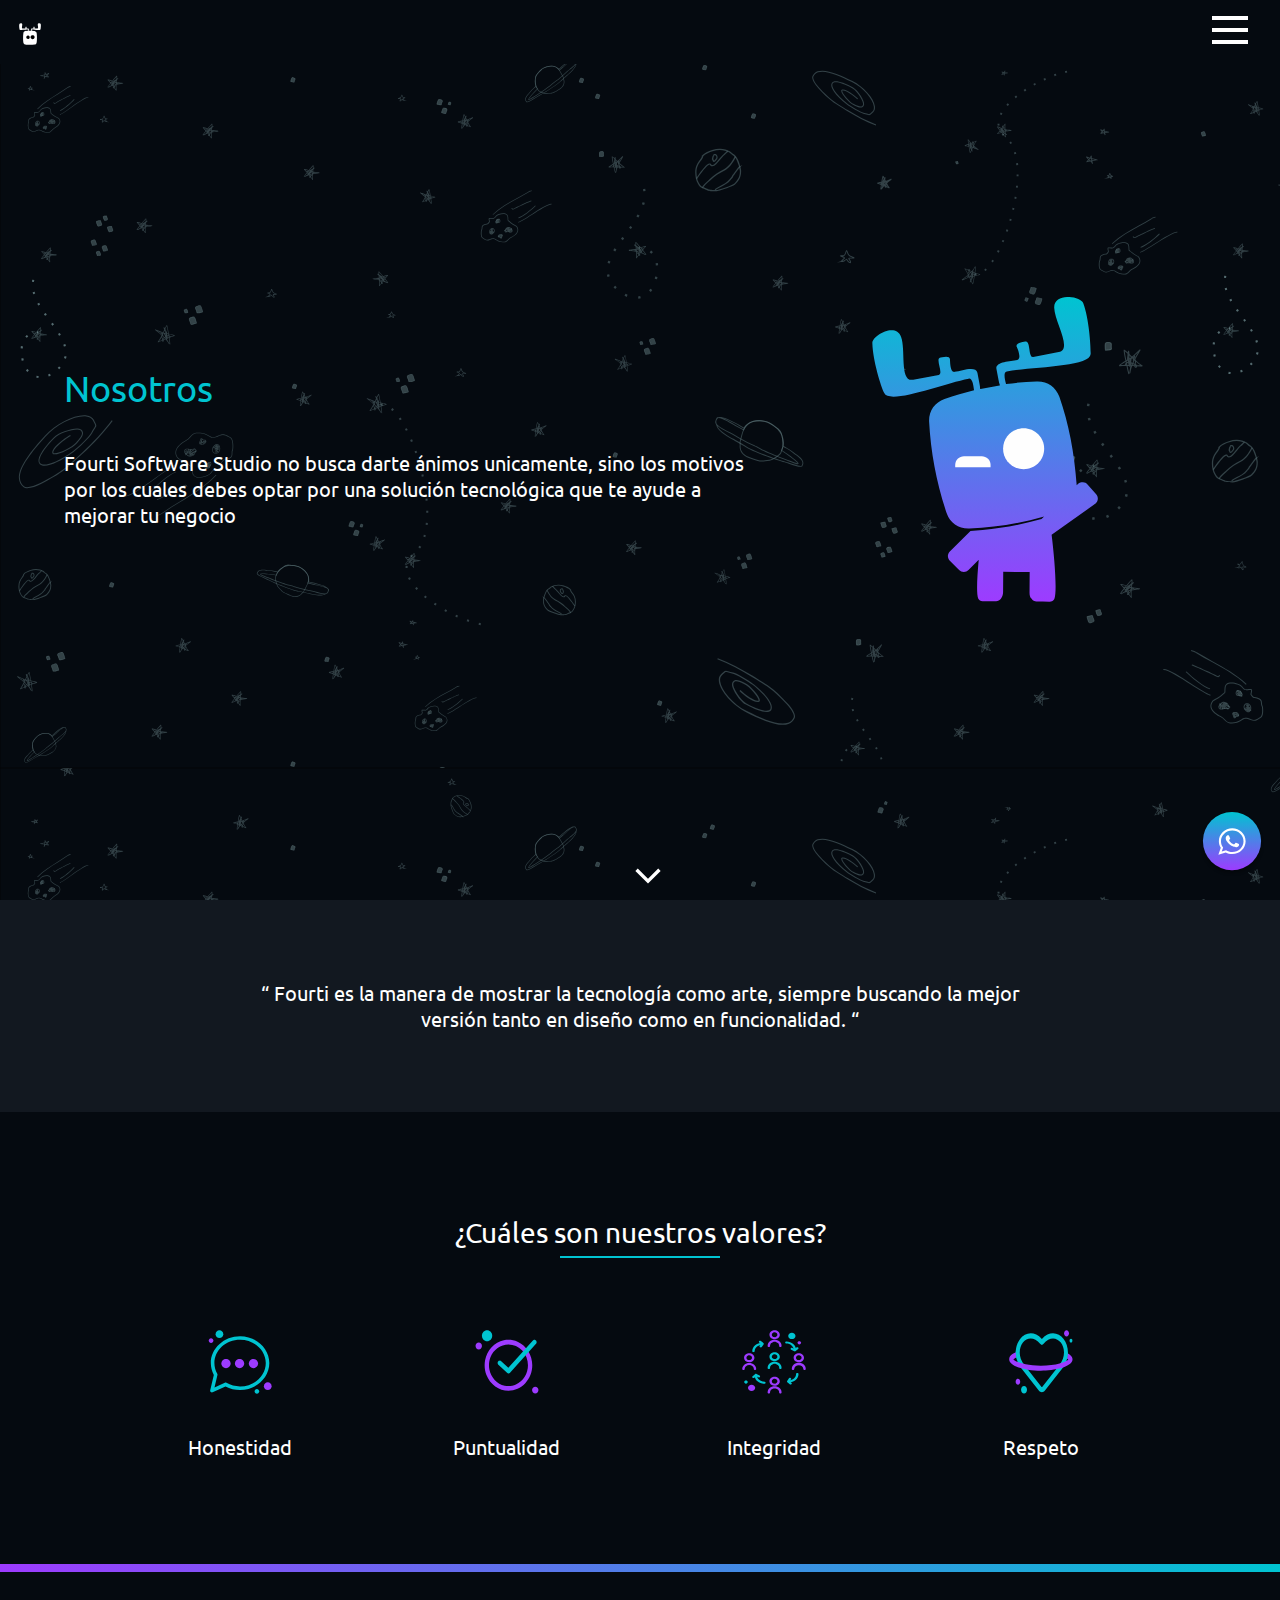
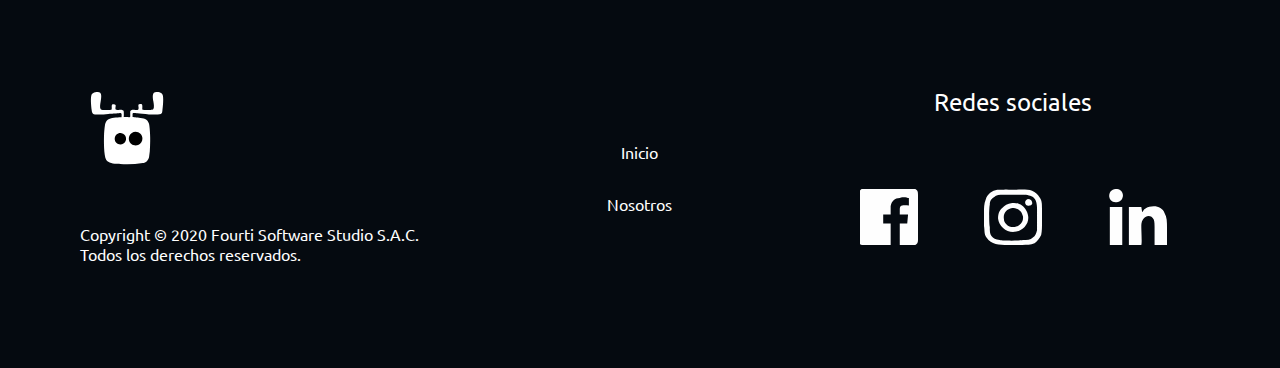
==== Nosotros/index.html @ 76602caa "se agrego enlace a  facebook" ====
<!DOCTYPE html><html lang="es"><head><title>Fourti</title><meta charset="utf-8"><meta name="viewport" content="initial-scale=1.0, width=device-width"><meta property="og:title" content="Fourti"><meta property="og:description" content="Somos el espacio que conecta a las personas con la tecnología."><link rel="icon" href="../assets/img/page-image.ico"><link href="https://fonts.googleapis.com/css2?family=Ubuntu:wght@400;500&display=swap" rel="stylesheet"><link rel="stylesheet" href="../assets/css/styles.css"></head><body><header><div class="header"><div class="header-container"><div class="logo"><a class="logo__link" href="../index.html"><img class="logo__image" src="../assets/img/icono.svg" alt=""></a></div><div class="menu"><div class="toggle__menu" id="toggle__menu"><nav class="line__up"></nav><nav class="line__middle"></nav><nav class="line__down"></nav></div><nav class="main-menu" id="main__menu"><ul class="main-menu__container"><li class="main-menu__item"><a class="main-menu__link" href="../index.html">Inicio</a></li><li class="main-menu__item"><a class="main-menu__link" href="index.html">Nosotros</a></li></ul></nav></div></div></div></header><main><section class="color__oscuro first__section--line--a"><div class="first__section--aternate"><div class="first__section__information"> <h1 class="first__section__title">Nosotros </h1><img class="first__section__image" src="../assets/img/Draco-saludando.svg" alt=""><p class="first__section__paragraph">Fourti Software Studio no busca darte ánimos unicamente, sino los motivos por los cuales debes optar por una solución tecnológica que te ayude a mejorar tu negocio</p><div class="mover" id="mover"></div><a href="#mover"><img class="first__section__arrow" src="../assets/img/arrow__down.svg" alt=""></a></div></div></section><section class="color__claro"><div class="second__section l-section-footer"><p class="second__section__sentence">“ Fourti es la manera de mostrar la tecnología como arte, siempre buscando la mejor versión tanto en diseño como en funcionalidad. “</p></div></section><section class="color__oscuro"><div class="third__section l-section-footer"><div class="padding-section"><h2 class="third__section__title">¿Cuáles son nuestros valores?</h2><div class="third__section__cards-alter"><div class="card__min"><img class="card__min__image" src="../assets/img/i-d-honestidad.svg" alt="imagen referente"/><p class="card__min__description">Honestidad</p></div><div class="card__min"><img class="card__min__image" src="../assets/img/i-d-puntualidad.svg" alt="imagen referente"/><p class="card__min__description">Puntualidad</p></div><div class="card__min"><img class="card__min__image" src="../assets/img/i-d-integridad.svg" alt="imagen referente"/><p class="card__min__description">Integridad</p></div><div class="card__min"><img class="card__min__image" src="../assets/img/i-d-respeto.svg" alt="imagen referente"/><p class="card__min__description">Respeto</p></div></div></div></div></section><footer class="footer l-section-footer color__oscuro"><img class="footer__logo" src="../assets/img/icono.svg" alt="logo de fourti"><nav class="menu__footer"><ul><li class="main-menu__item"><a class="main-menu__link" href="../index.html">Inicio</a></li><li class="main-menu__item"><a class="main-menu__link" href="index.html">Nosotros</a></li></ul></nav><nav class="menu__redes-sociales"><h3 class="menu__redes-sociales__title">Redes sociales</h3><ul class="menu__redes-sociales__container"><li class="menu__redes-sociales__item"><a href="https://www.facebook.com/fourtisoftwarestudio/" target="_blank"><img class="menu__redes-sociales__image" src="../assets/img/facebook.svg" alt="logo de facebook"></a></li><li class="menu__redes-sociales__item"><a href="https://instagram.com/fourtisoftwarestudio?igshid=1g0s3jp7ri6vh" target="_blank"><img class="menu__redes-sociales__image" src="../assets/img/instagram.svg" alt="logo de instagram"></a></li><li class="menu__redes-sociales__item"><a href="" target="_blank"><img class="menu__redes-sociales__image" src="../assets/img/linkedin.svg" alt="logo de linkedin"></a></li></ul></nav><div class="footer__copyright"><img class="footer__copyright__image" src="../assets/img/icono.svg" alt=""><p class="footer__copyright__paragraph">Copyright © 2020 Fourti Software Studio S.A.C. Todos los derechos reservados.</p></div></footer></main><span class="whatsapp"><a class="whatsapp__link" href="https://wa.me/51934520633?text=%22Hola,%20¿Me%20pueden%20brindar%20más%20información%20sobre%20los%20sitios%20web?%22" target="_blank"><img class="whatsapp__image" src="../assets/img/icono-whatsapp.svg" alt=""></a></span></body><script src="../assets/js/index.js"> </script></html>
---- assets/css/styles.css ----
.card__min__description,.fifth__section__link,.fifth__section__paragraph,.fifth__section__title,.first__section--aternate .first__section__information,.first__section--aternate .first__section__title,.first__section__link,.first__section__title,.footer__copyright__paragraph,.quarter__section__title,.second__section__paragraph,.second__section__title,.third__section__title{text-align:center;color:white}.toggle__menu{width:2.25rem;margin-right:1rem;position:absolute;top:1rem;right:0}@media screen and (min-width:640px){.toggle__menu{margin-right:2rem}}.line__down,.line__middle,.line__up{width:100%;height:.25rem;background-color:white;-webkit-animation-duration:1s;animation-duration:1s;-webkit-animation-fill-mode:forwards;animation-fill-mode:forwards}.line__middle,.line__up{margin-bottom:.5rem}.animation--revers .line__up{-webkit-animation-name:line__up__animation--re;animation-name:line__up__animation--re}@-webkit-keyframes line__up__animation--re{0%{-webkit-transform:translate3d(0, 0.75rem, 0) rotate3d(0, 0, 1, 45deg);transform:translate3d(0, 0.75rem, 0) rotate3d(0, 0, 1, 45deg)}to{-webkit-transform:translate3d(0, 0, 0) rotate3d(0, 0, 0, 45deg);transform:translate3d(0, 0, 0) rotate3d(0, 0, 0, 45deg)}}@keyframes line__up__animation--re{0%{-webkit-transform:translate3d(0, 0.75rem, 0) rotate3d(0, 0, 1, 45deg);transform:translate3d(0, 0.75rem, 0) rotate3d(0, 0, 1, 45deg)}to{-webkit-transform:translate3d(0, 0, 0) rotate3d(0, 0, 0, 45deg);transform:translate3d(0, 0, 0) rotate3d(0, 0, 0, 45deg)}}.animation--revers .line__middle{-webkit-animation-name:line__middle__animation--re;animation-name:line__middle__animation--re}@-webkit-keyframes line__middle__animation--re{0%{-webkit-transform:scale3d(0, 0, 0);transform:scale3d(0, 0, 0)}to{-webkit-transform:scale3d(1, 1, 1);transform:scale3d(1, 1, 1)}}@keyframes line__middle__animation--re{0%{-webkit-transform:scale3d(0, 0, 0);transform:scale3d(0, 0, 0)}to{-webkit-transform:scale3d(1, 1, 1);transform:scale3d(1, 1, 1)}}.animation--revers .line__down{-webkit-animation-name:line__down__animation--re;animation-name:line__down__animation--re}@-webkit-keyframes line__down__animation--re{0%{-webkit-transform:translate3d(0, -0.75rem, 0) rotate3d(0, 0, 1, -45deg);transform:translate3d(0, -0.75rem, 0) rotate3d(0, 0, 1, -45deg)}to{-webkit-transform:translate3d(0, 0, 0) rotate3d(0, 0, 0, -45deg);transform:translate3d(0, 0, 0) rotate3d(0, 0, 0, -45deg)}}@keyframes line__down__animation--re{0%{-webkit-transform:translate3d(0, -0.75rem, 0) rotate3d(0, 0, 1, -45deg);transform:translate3d(0, -0.75rem, 0) rotate3d(0, 0, 1, -45deg)}to{-webkit-transform:translate3d(0, 0, 0) rotate3d(0, 0, 0, -45deg);transform:translate3d(0, 0, 0) rotate3d(0, 0, 0, -45deg)}}.animation .line__up{-webkit-animation-name:line__up__animation;animation-name:line__up__animation}@-webkit-keyframes line__up__animation{0%{-webkit-transform:rotate3d(0, 0, 0, 45deg);transform:rotate3d(0, 0, 0, 45deg)}to{-webkit-transform:translate3d(0, 0.75rem, 0) rotate3d(0, 0, 1, 45deg);transform:translate3d(0, 0.75rem, 0) rotate3d(0, 0, 1, 45deg)}}@keyframes line__up__animation{0%{-webkit-transform:rotate3d(0, 0, 0, 45deg);transform:rotate3d(0, 0, 0, 45deg)}to{-webkit-transform:translate3d(0, 0.75rem, 0) rotate3d(0, 0, 1, 45deg);transform:translate3d(0, 0.75rem, 0) rotate3d(0, 0, 1, 45deg)}}.animation .line__middle{-webkit-animation-name:line__middle__animation;animation-name:line__middle__animation}@-webkit-keyframes line__middle__animation{0%{-webkit-transform:scale3d(0, 0, 1);transform:scale3d(0, 0, 1)}to{-webkit-transform:scale3d(0, 0, 0);transform:scale3d(0, 0, 0)}}@keyframes line__middle__animation{0%{-webkit-transform:scale3d(0, 0, 1);transform:scale3d(0, 0, 1)}to{-webkit-transform:scale3d(0, 0, 0);transform:scale3d(0, 0, 0)}}.animation .line__down{-webkit-animation-name:line__down__animation;animation-name:line__down__animation}@-webkit-keyframes line__down__animation{0%{-webkit-transform:translate3d(0, 0, 0) rotate3d(0, 0, 0, -45deg);transform:translate3d(0, 0, 0) rotate3d(0, 0, 0, -45deg)}to{-webkit-transform:translate3d(0, -0.75rem, 0) rotate3d(0, 0, 1, -45deg);transform:translate3d(0, -0.75rem, 0) rotate3d(0, 0, 1, -45deg)}}@keyframes line__down__animation{0%{-webkit-transform:translate3d(0, 0, 0) rotate3d(0, 0, 0, -45deg);transform:translate3d(0, 0, 0) rotate3d(0, 0, 0, -45deg)}to{-webkit-transform:translate3d(0, -0.75rem, 0) rotate3d(0, 0, 1, -45deg);transform:translate3d(0, -0.75rem, 0) rotate3d(0, 0, 1, -45deg)}}.header{height:4rem;position:fixed;top:0;left:0;right:0;z-index:10;background-color:#050A10}.header-container{height:4rem;display:-webkit-box;display:-ms-flexbox;display:flex;position:relative}.logo__image{display:block;height:2.25rem;left:0;top:1rem;margin-left:0.75rem;position:absolute}.main-menu{background-color:#050A10;height:100vh;width:50vw;position:absolute;top:calc(4rem -  2px);right:0;-webkit-transform:translate3d(50vw, 0, 0);transform:translate3d(50vw, 0, 0);-webkit-transition:-webkit-transform .5s;transition:-webkit-transform .5s;-o-transition:transform .5s;transition:transform .5s;transition:transform .5s, -webkit-transform .5s}.main-menu__container{display:-webkit-box;display:-ms-flexbox;display:flex;-webkit-box-orient:vertical;-webkit-box-direction:normal;-ms-flex-direction:column;flex-direction:column;background-color:#050A10}.main-menu__item:hover{background-color:#121820}.main-menu__link{color:white;padding:1rem;display:block}.traslate{-webkit-transform:translate3d(0, 0, 0);transform:translate3d(0, 0, 0)}.l-section-footer{padding:2.5rem;display:-webkit-box;display:-ms-flexbox;display:flex;-webkit-box-orient:vertical;-webkit-box-direction:normal;-ms-flex-direction:column;flex-direction:column;-webkit-box-align:center;-ms-flex-align:center;align-items:center;margin:0 auto}@media screen and (min-width:640px){.l-section-footer{padding:0 5rem}}.l-section{padding:2.5rem;display:-webkit-box;display:-ms-flexbox;display:flex;-webkit-box-orient:vertical;-webkit-box-direction:normal;-ms-flex-direction:column;flex-direction:column;-webkit-box-align:center;-ms-flex-align:center;align-items:center;margin:0 auto;opacity:0;-webkit-transform:translate3d(0, 100%, 0);transform:translate3d(0, 100%, 0)}@media screen and (min-width:640px){.l-section{padding:0 5rem}}.color__oscuro{background-color:#050A10;overflow:hidden}.color__claro{background-color:#121820;overflow:hidden}.animar .l-section{-webkit-animation:animar 2s forwards;animation:animar 2s forwards;will-change:opacity}@-webkit-keyframes animar{50%{-webkit-transform:translate3d(0, 0, 0);transform:translate3d(0, 0, 0)}to{opacity:1;-webkit-transform:translate3d(0, 0, 0);transform:translate3d(0, 0, 0)}}@keyframes animar{50%{-webkit-transform:translate3d(0, 0, 0);transform:translate3d(0, 0, 0)}to{opacity:1;-webkit-transform:translate3d(0, 0, 0);transform:translate3d(0, 0, 0)}}@media screen and (min-width:640px){.padding-section{padding:3.5rem 0}}@media screen and (min-width:1024px){.padding-section{padding:6.5rem 0}}.information{display:-webkit-box;display:-ms-flexbox;display:flex;-webkit-box-orient:vertical;-webkit-box-direction:normal;-ms-flex-direction:column;flex-direction:column;-webkit-box-align:center;-ms-flex-align:center;align-items:center}body{font-family:'Ubuntu', sans-serif}a,h1,h2,h3,p{font-weight:400}.card__min{display:-webkit-box;display:-ms-flexbox;display:flex;-webkit-box-orient:vertical;-webkit-box-direction:normal;-ms-flex-direction:column;flex-direction:column;-webkit-box-align:center;-ms-flex-align:center;align-items:center}.card__min__image{height:4rem;width:4rem}.card__proximamente{display:-webkit-box;display:-ms-flexbox;display:flex;-webkit-box-orient:vertical;-webkit-box-direction:normal;-ms-flex-direction:column;flex-direction:column;-webkit-box-align:center;-ms-flex-align:center;align-items:center}@media screen and (min-width:1024px){.card__proximamente{width:100%;margin:0;display:-ms-grid;display:grid;-ms-grid-columns:(1fr)[10];grid-template-columns:repeat(10, 1fr);-ms-grid-rows:6.5rem 1fr 1fr 6.5rem;grid-template-rows:6.5rem 1fr 1fr 6.5rem}}.card__proximamente__title{margin-top:2.5rem;position:relative;padding-bottom:.5rem}.card__proximamente__title:after{content:"";width:10rem;height:2px;background:#00C4D1;position:absolute;bottom:0;left:calc(50% - 5rem)}@media screen and (min-width:1024px){.card__proximamente__title{margin:auto;-ms-grid-column:1;-ms-grid-column-span:4;grid-column:1/5;-ms-grid-row:2;-ms-grid-row-span:1;grid-row:2/3}}.card__proximamente__image{margin-top:3rem}@media screen and (min-width:1024px){.card__proximamente__image{text-align:center;margin:0;-ms-grid-column:7;-ms-grid-column-span:4;grid-column:7/11;-ms-grid-row:2;-ms-grid-row-span:2;grid-row:2/4;width:100%;height:10rem}}.card__proximamente__paragraph{margin-bottom:4rem}@media screen and (min-width:1024px){.card__proximamente__paragraph{margin-bottom:0;text-align:center;margin:auto;-ms-grid-column:2;-ms-grid-column-span:2;grid-column:2/4;-ms-grid-row:3;-ms-grid-row-span:1;grid-row:3/4}}.first__section--line{height:100%;background-image:url("../img/Fondo-web.svg");background-repeat:no-repeat;position:relative}.first__section--line:after{content:" ";height:.5rem;width:100%;position:absolute;bottom:0;left:0;background-image:-webkit-gradient(linear, left top, right top, from(#9d3bff), to(#00c4d1));background-image:-webkit-linear-gradient(left, #9d3bff 0%, #00c4d1 100%);background-image:-o-linear-gradient(left, #9d3bff 0%, #00c4d1 100%);background-image:linear-gradient(90deg, #9d3bff 0%, #00c4d1 100%)}.first__section--line--a{height:100%;background-image:url("../img/Fondo-web.svg")}.first__section{height:100%;position:relative;padding:4rem 2.5rem}@media screen and (min-width:640px){.first__section{-ms-grid-column:2;-ms-grid-column-span:10;grid-column:2/12;display:-ms-grid;display:grid;-ms-grid-columns:(1fr)[10];grid-template-columns:repeat(10, 1fr);padding:4rem 5rem}}.first__section__information{width:100%}@media screen and (min-width:640px){.first__section__information{-ms-grid-column:1;-ms-grid-column-span:6;grid-column:1/7;-ms-grid-row:1;-ms-grid-row-span:1;grid-row:1/2;-webkit-box-align:start;-ms-flex-align:start;align-items:flex-start;margin:auto}}.first__section__logo{height:6.5rem;width:6.5rem;margin:auto;margin-top:2rem}@media screen and (min-width:640px){.first__section__logo{-ms-grid-column:8;-ms-grid-column-span:3;grid-column:8/11;-ms-grid-row:1;-ms-grid-row-span:1;grid-row:1/2;height:100%;width:100%;margin:auto}}@media screen and (min-width:1024px){.first__section__logo{-ms-grid-column:9;-ms-grid-column-span:2;grid-column:9/11}}.first__section__title{margin-top:1.5rem;position:relative;width:100%}@media screen and (min-width:640px){.first__section__title{text-align:left}}.first__section__link{padding:1rem 1rem;background-color:#00C4D1;margin-top:1.5rem;border-radius:.625rem}@media screen and (min-width:640px){.first__section__link{margin-top:1rem}}@media screen and (min-width:1024px){.first__section__link{margin-top:3rem}}.first__section__arrow{display:block;width:1.25rem;height:.75rem;position:absolute;bottom:1rem;left:calc(50% - .5rem)}@media screen and (min-width:640px){.first__section__arrow{-ms-grid-row:2;-ms-grid-row-span:1;grid-row:2/3;width:2rem;height:1rem;margin-bottom:1rem}}.first__section--aternate{position:relative;height:100%;padding:4rem 2rem 0;display:-webkit-box;display:-ms-flexbox;display:flex;-webkit-box-align:end;-ms-flex-align:end;align-items:end}@media screen and (min-width:640px){.first__section--aternate{padding:0 4rem 0}}.first__section--aternate .first__section__container{width:100%}.first__section--aternate .first__section__information{width:100%}@media screen and (min-width:640px){.first__section--aternate .first__section__information{display:-ms-grid;display:grid;-ms-grid-columns:(1fr)[10];grid-template-columns:repeat(10, 1fr);-ms-grid-rows:1fr 1fr;grid-template-rows:1fr 1fr;text-align:start}}.first__section--aternate .first__section__title{color:#00C4D1}@media screen and (min-width:640px){.first__section--aternate .first__section__title{text-align:start;-ms-grid-column:1;-ms-grid-column-span:2;grid-column:1/3;-ms-grid-row:1;-ms-grid-row-span:1;grid-row:1/2;-ms-grid-row-align:end;align-self:end;margin-bottom:2.5rem}}@media screen and (min-width:640px){.first__section--aternate .first__section__paragraph{text-align:start;margin-top:0;-ms-grid-column:1;-ms-grid-column-span:6;grid-column:1/7;-ms-grid-row:2;-ms-grid-row-span:1;grid-row:2/3}}.first__section--aternate .first__section__image{display:block;width:8rem;margin:auto;margin-top:2.5rem}@media screen and (min-width:640px){.first__section--aternate .first__section__image{-ms-grid-column:8;-ms-grid-column-span:2;grid-column:8/10;-ms-grid-row:1;-ms-grid-row-span:2;grid-row:1/3;width:100%;margin:auto}}.first__section--aternate .first__section__arrow{bottom:1rem}@media screen and (min-width:640px){.first__section--aternate .first__section__arrow{bottom:0}}.mover{height:4rem;position:absolute;bottom:0}.second__section{position:relative}@media screen and (min-width:640px){.second__section{display:-ms-grid;display:grid;-ms-grid-columns:(1fr)[10];grid-template-columns:repeat(10, 1fr)}}@media screen and (min-width:640px){.second__section__information{-ms-grid-column:6;-ms-grid-column-span:5;grid-column:6/11}}@media screen and (min-width:1024px){.second__section__information{-ms-grid-column:7;-ms-grid-column-span:4;grid-column:7/11}}.second__section__title{position:relative;padding-bottom:.5rem}.second__section__title:after{content:"";width:10rem;height:2px;background:#00c3d1;position:absolute;bottom:0;left:calc(50% - 5rem)}.second__section__draco{height:200px;width:208px;margin-top:2rem}@media screen and (min-width:640px){.second__section__draco{margin-top:0;position:absolute;bottom:0;width:100%;height:60%;-ms-grid-column:1;-ms-grid-column-span:4;grid-column:1/5;-ms-grid-row:1;-ms-grid-row-span:1;grid-row:1/2}}@media screen and (min-width:1024px){.second__section__draco{-ms-grid-column:1;-ms-grid-column-span:3;grid-column:1/4;height:65%}}.second__section__sentence{-ms-grid-column:1;-ms-grid-column-span:10;grid-column:1/11;text-align:center;margin-top:0}@media screen and (min-width:640px){.second__section__sentence{padding:5rem 10rem}}.third__section__title{position:relative;padding-bottom:.5rem}.third__section__title:after{content:"";width:10rem;height:2px;background:#00c3d1;position:absolute;bottom:0;left:calc(50% - 5rem)}.third__section__cards{display:-ms-grid;display:grid;margin-top:4.5rem;-ms-grid-columns:(1fr)[2];grid-template-columns:repeat(2, 1fr);-webkit-column-gap:2rem;column-gap:2rem;row-gap:2rem}@media screen and (min-width:1024px){.third__section__cards{-ms-grid-columns:(1fr)[4];grid-template-columns:repeat(4, 1fr);-webkit-column-gap:3rem;column-gap:3rem}}.third__section__cards-alter{display:-ms-grid;display:grid;margin-top:4.5rem;-ms-grid-columns:(1fr)[2];grid-template-columns:repeat(2, 1fr);-webkit-column-gap:2rem;column-gap:2rem;row-gap:2rem}@media screen and (min-width:1024px){.third__section__cards-alter{-ms-grid-columns:(1fr)[4];grid-template-columns:repeat(4, 1fr);-webkit-column-gap:10rem;column-gap:10rem}}@media screen and (min-width:1024px){.quarter__section{display:-ms-grid;display:grid;-ms-grid-columns:(1fr)[10];grid-template-columns:repeat(10, 1fr)}}@media screen and (min-width:1024px){.quarter__section__container{-ms-grid-column:1;-ms-grid-column-span:4;grid-column:1/5}}.quarter__section__title{position:relative;padding-bottom:.5rem}.quarter__section__title:after{content:"";width:10rem;height:2px;background:#00c3d1;position:absolute;bottom:0;left:calc(50% - 5rem)}@media screen and (min-width:640px){.quarter__section__title{padding:3.5rem 0 .5rem}}.quarter__section__cards{width:100%;display:-ms-grid;display:grid;margin-top:4.5rem;-ms-grid-columns:(1fr)[2];grid-template-columns:repeat(2, 1fr);-webkit-column-gap:2rem;column-gap:2rem;row-gap:2rem}@media screen and (min-width:1024px){.quarter__section__cards{-ms-grid-column:7;-ms-grid-column-span:4;grid-column:7/11;margin-top:0;-webkit-column-gap:2rem;column-gap:2rem;row-gap:2rem}}.quarter__section__image{margin-top:2.5rem;width:100%}@media screen and (min-width:640px){.quarter__section__image{margin-top:4.5rem}}@media screen and (min-width:1024px){.quarter__section__image{margin-top:4.5rem}}@media screen and (min-width:1024px){.fifth__section{display:-ms-grid;display:grid;-ms-grid-columns:(1fr)[10];grid-template-columns:repeat(10, 1fr);-ms-grid-rows:6.5rem 1fr 1fr 1fr 6.5rem;grid-template-rows:6.5rem 1fr 1fr 1fr 6.5rem}}.fifth__section__title{position:relative;padding-bottom:.5rem}.fifth__section__title:after{content:"";width:10rem;height:2px;background:#00C4D1;position:absolute;bottom:0;left:calc(50% - 5rem)}@media screen and (min-width:640px){.fifth__section__title{padding-top:2.5rem;-ms-flex-item-align:end;-ms-grid-row-align:end;align-self:end}}@media screen and (min-width:1024px){.fifth__section__title{padding-top:0;-ms-grid-column:1;-ms-grid-column-span:4;grid-column:1/5;-ms-grid-row:2;-ms-grid-row-span:1;grid-row:2/3}}.fifth__section__image{margin-top:2.5rem;width:60%}@media screen and (min-width:1024px){.fifth__section__image{height:15rem;width:80%;margin-top:0;-ms-grid-column:7;-ms-grid-column-span:4;grid-column:7/11;-ms-grid-row:2;-ms-grid-row-span:3;grid-row:2/5}}@media screen and (min-width:1024px){.fifth__section__paragraph{-ms-grid-row-align:start;align-self:start;-ms-grid-column:1;-ms-grid-column-span:4;grid-column:1/5;-ms-grid-row:3;-ms-grid-row-span:1;grid-row:3/4;text-align:start}}.fifth__section__link{padding:1rem 1rem;background-color:#00C4D1;margin-top:1.5rem;border-radius:.625rem}@media screen and (min-width:640px){.fifth__section__link{margin-bottom:2.5rem}}@media screen and (min-width:1024px){.fifth__section__link{text-align:center;margin-top:2.25rem 0 0;-ms-grid-column:1;-ms-grid-column-span:2;grid-column:1/3;-ms-grid-row:4;-ms-grid-row-span:1;grid-row:4/5;-ms-grid-row-align:start;align-self:start}}.footer__logo{margin-top:3rem;height:4rem}@media screen and (min-width:640px){.footer__logo{display:none}}.menu__footer{width:100%;margin-top:1.5rem}.menu__footer .main-menu__item{text-align:center}.footer,.footer__copyright,.menu__redes-sociales{display:-webkit-box;display:-ms-flexbox;display:flex;-webkit-box-orient:vertical;-webkit-box-direction:normal;-ms-flex-direction:column;flex-direction:column;-webkit-box-align:center;-ms-flex-align:center;align-items:center}.menu__redes-sociales{width:50%;margin-top:1.5rem;-ms-grid-column-align:center;justify-self:center}@media screen and (min-width:640px){.menu__redes-sociales{margin-top:0;width:100%}}.menu__redes-sociales__container{width:10rem;margin-top:1rem;display:-webkit-box;display:-ms-flexbox;display:flex;-ms-flex-pack:distribute;justify-content:space-around}@media screen and (min-width:640px){.menu__redes-sociales__container{width:100%;margin-top:4.5rem}}.menu__redes-sociales__image{height:2rem}@media screen and (min-width:640px){.menu__redes-sociales__image{height:2.5rem}}@media screen and (min-width:1024px){.menu__redes-sociales__image{height:3.5rem}}.footer__copyright{margin-top:3rem;position:relative;width:100%}@media screen and (min-width:640px){.footer__copyright{margin-top:0;-ms-grid-row:1;-ms-grid-row-span:1;grid-row:1/2;-ms-grid-column:1;-ms-grid-column-span:1;grid-column:1/2}.footer__copyright:before{display:none}}.footer__copyright:before{content:"";height:1px;width:100%;background:white;position:absolute;top:0;left:0}.footer__copyright__image{margin-top:2rem;height:2rem}@media screen and (min-width:640px){.footer__copyright__image{margin:0;margin-right:75%;height:120px}}.footer__copyright__paragraph{margin:.5rem .25rem 2rem;font-size:0.6rem}@media screen and (min-width:640px){.footer__copyright__paragraph{margin:.5rem 0 0;font-size:1rem;text-align:left}}@media screen and (min-width:1024px){.footer__copyright__paragraph{margin:2.25rem 0 0}}.footer{padding:1rem;position:relative}@media screen and (min-width:640px){.footer{display:-ms-grid;display:grid;-ms-grid-columns:(1fr)[3];grid-template-columns:repeat(3, 1fr);padding:3.5rem 5rem}}@media screen and (min-width:1024px){.footer{padding:6.5rem 5rem}}.footer:after{content:" ";height:.5rem;width:100%;position:absolute;top:0;left:0;background-image:-webkit-gradient(linear, left top, right top, from(#9d3bff), to(#00c4d1));background-image:-webkit-linear-gradient(left, #9d3bff 0%, #00c4d1 100%);background-image:-o-linear-gradient(left, #9d3bff 0%, #00c4d1 100%);background-image:linear-gradient(90deg, #9d3bff 0%, #00c4d1 100%)}.whatsapp{position:fixed;bottom:1.5rem;right:1rem}.whatsapp__image{display:block;height:4rem;width:4rem}*,:after,:before{margin:0;padding:0;-webkit-box-sizing:border-box;box-sizing:border-box}body,html,main{height:100%;scroll-behavior:smooth;position:relative}body{color:white;min-width:320px}h1{font-size:1.25rem}@media screen and (min-width:640px){h1{font-size:2.25rem}}h2{font-size:1rem}@media screen and (min-width:640px){h2{font-size:1.75rem}}h3{font-size:1rem}@media screen and (min-width:640px){h3{font-size:1.5rem}}p{font-size:.75rem;margin-top:2.5rem}@media screen and (min-width:640px){p{font-size:1.25rem}}a{text-decoration:none}@media screen and (min-width:640px){a{font-size:.75rem}}@media screen and (min-width:1024px){a{font-size:1rem}}li{list-style:none}img{display:block}
/*# sourceMappingURL=styles.css.map */
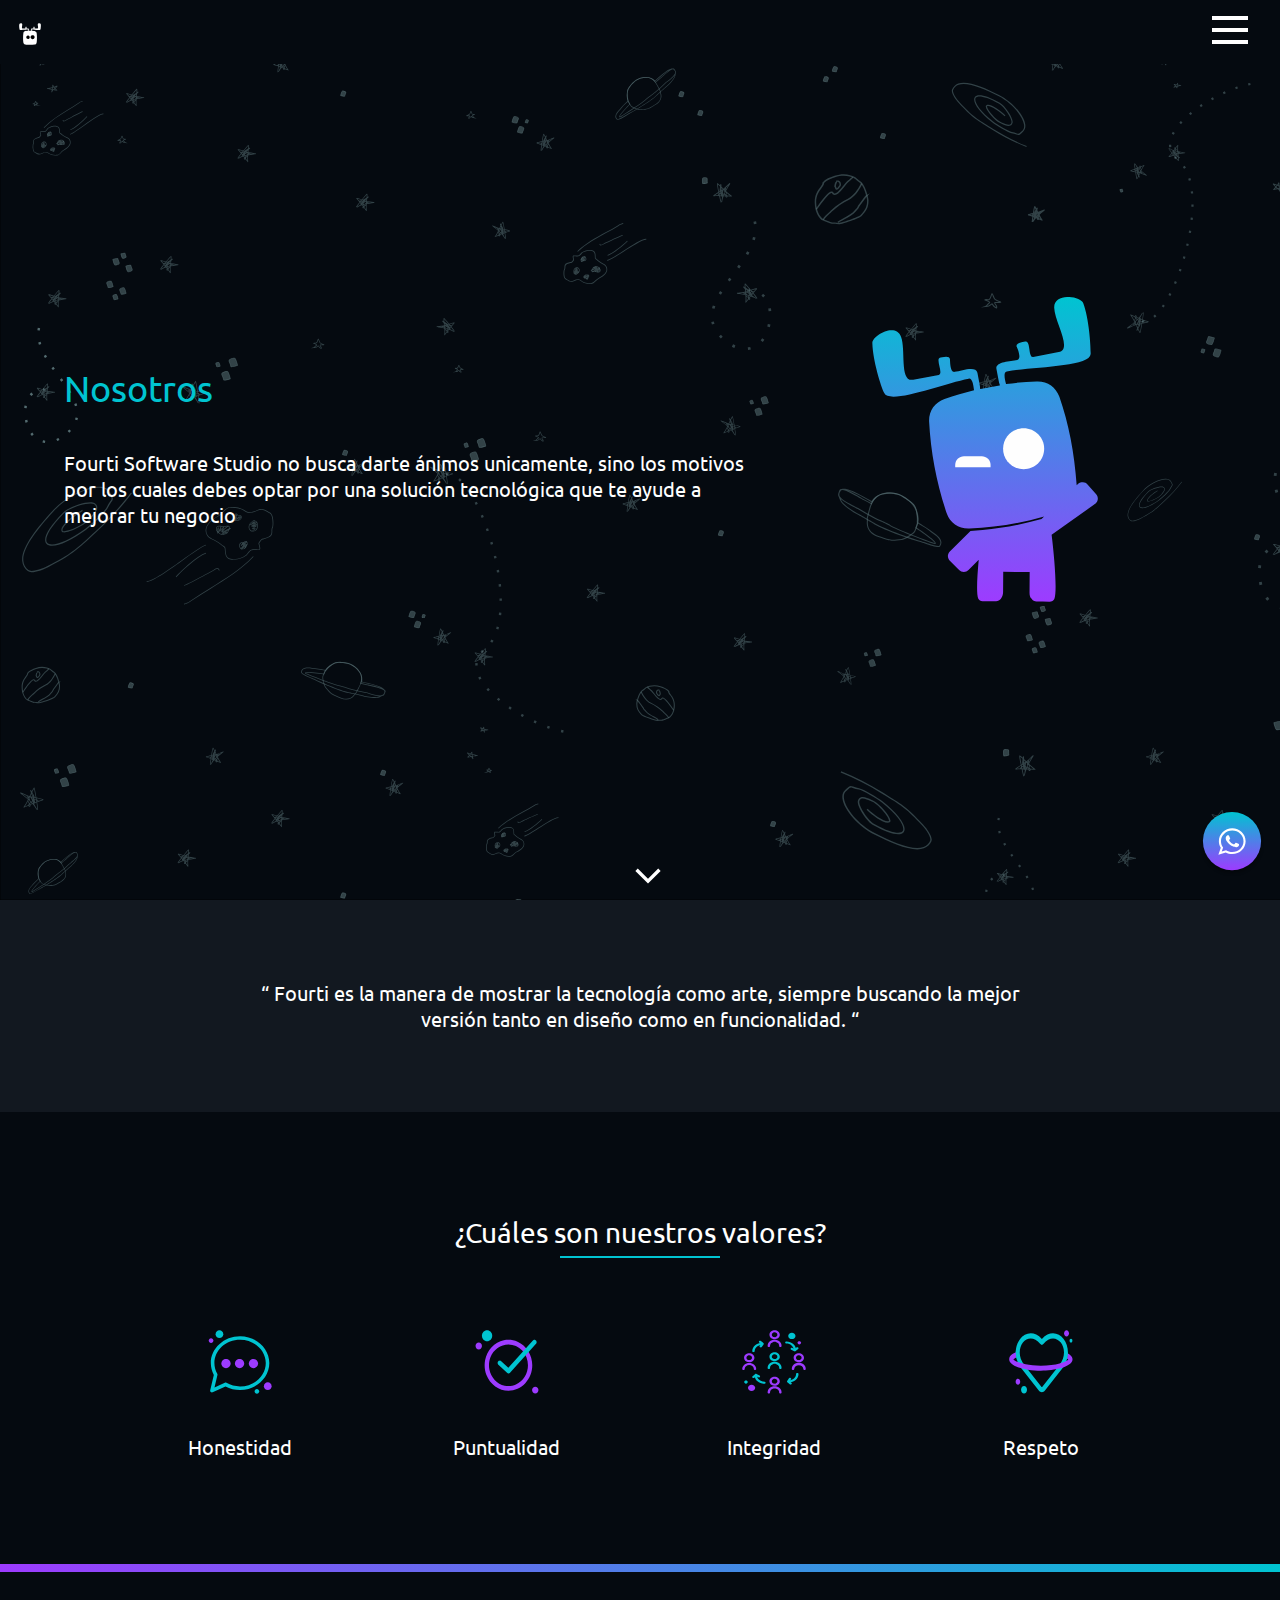
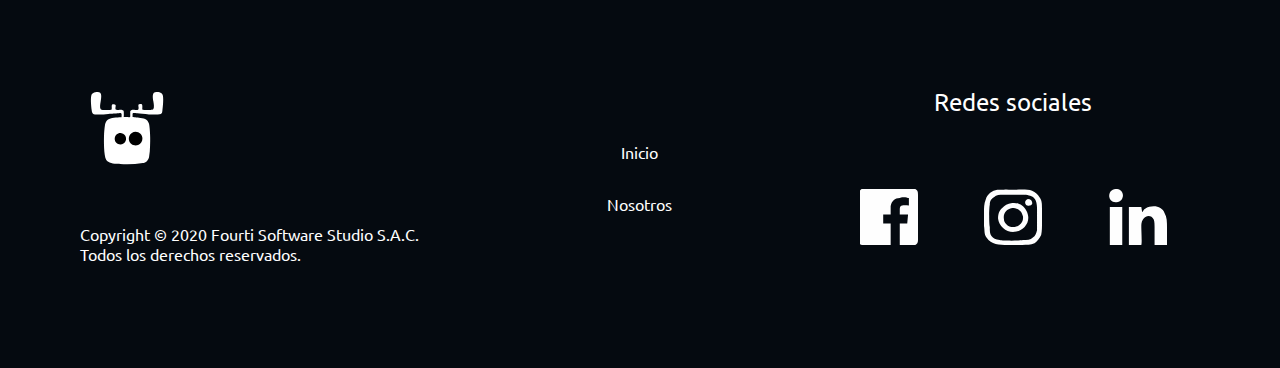
==== commit be649b69: "arreglo de bugs" ====
--- a/Nosotros/index.html
+++ b/Nosotros/index.html
@@ -1 +1 @@
-<!DOCTYPE html><html lang="es"><head><title>Fourti</title><meta charset="utf-8"><meta name="viewport" content="initial-scale=1.0, width=device-width"><meta property="og:title" content="Fourti"><meta property="og:description" content="Somos el espacio que conecta a las personas con la tecnología."><link rel="icon" href="../assets/img/page-image.ico"><link href="https://fonts.googleapis.com/css2?family=Ubuntu:wght@400;500&display=swap" rel="stylesheet"><link rel="stylesheet" href="../assets/css/styles.css"></head><body><header><div class="header"><div class="header-container"><div class="logo"><a class="logo__link" href="../index.html"><img class="logo__image" src="../assets/img/icono.svg" alt=""></a></div><div class="menu"><div class="toggle__menu" id="toggle__menu"><nav class="line__up"></nav><nav class="line__middle"></nav><nav class="line__down"></nav></div><nav class="main-menu" id="main__menu"><ul class="main-menu__container"><li class="main-menu__item"><a class="main-menu__link" href="../index.html">Inicio</a></li><li class="main-menu__item"><a class="main-menu__link" href="index.html">Nosotros</a></li></ul></nav></div></div></div></header><main><section class="color__oscuro first__section--line--a"><div class="first__section--aternate"><div class="first__section__information"> <h1 class="first__section__title">Nosotros </h1><img class="first__section__image" src="../assets/img/Draco-saludando.svg" alt=""><p class="first__section__paragraph">Fourti Software Studio no busca darte ánimos unicamente, sino los motivos por los cuales debes optar por una solución tecnológica que te ayude a mejorar tu negocio</p><div class="mover" id="mover"></div><a href="#mover"><img class="first__section__arrow" src="../assets/img/arrow__down.svg" alt=""></a></div></div></section><section class="color__claro"><div class="second__section l-section-footer"><p class="second__section__sentence">“ Fourti es la manera de mostrar la tecnología como arte, siempre buscando la mejor versión tanto en diseño como en funcionalidad. “</p></div></section><section class="color__oscuro"><div class="third__section l-section-footer"><div class="padding-section"><h2 class="third__section__title">¿Cuáles son nuestros valores?</h2><div class="third__section__cards-alter"><div class="card__min"><img class="card__min__image" src="../assets/img/i-d-honestidad.svg" alt="imagen referente"/><p class="card__min__description">Honestidad</p></div><div class="card__min"><img class="card__min__image" src="../assets/img/i-d-puntualidad.svg" alt="imagen referente"/><p class="card__min__description">Puntualidad</p></div><div class="card__min"><img class="card__min__image" src="../assets/img/i-d-integridad.svg" alt="imagen referente"/><p class="card__min__description">Integridad</p></div><div class="card__min"><img class="card__min__image" src="../assets/img/i-d-respeto.svg" alt="imagen referente"/><p class="card__min__description">Respeto</p></div></div></div></div></section><footer class="footer l-section-footer color__oscuro"><img class="footer__logo" src="../assets/img/icono.svg" alt="logo de fourti"><nav class="menu__footer"><ul><li class="main-menu__item"><a class="main-menu__link" href="../index.html">Inicio</a></li><li class="main-menu__item"><a class="main-menu__link" href="index.html">Nosotros</a></li></ul></nav><nav class="menu__redes-sociales"><h3 class="menu__redes-sociales__title">Redes sociales</h3><ul class="menu__redes-sociales__container"><li class="menu__redes-sociales__item"><a href="https://www.facebook.com/fourtisoftwarestudio/" target="_blank"><img class="menu__redes-sociales__image" src="../assets/img/facebook.svg" alt="logo de facebook"></a></li><li class="menu__redes-sociales__item"><a href="https://instagram.com/fourtisoftwarestudio?igshid=1g0s3jp7ri6vh" target="_blank"><img class="menu__redes-sociales__image" src="../assets/img/instagram.svg" alt="logo de instagram"></a></li><li class="menu__redes-sociales__item"><a href="" target="_blank"><img class="menu__redes-sociales__image" src="../assets/img/linkedin.svg" alt="logo de linkedin"></a></li></ul></nav><div class="footer__copyright"><img class="footer__copyright__image" src="../assets/img/icono.svg" alt=""><p class="footer__copyright__paragraph">Copyright © 2020 Fourti Software Studio S.A.C. Todos los derechos reservados.</p></div></footer></main><span class="whatsapp"><a class="whatsapp__link" href="https://wa.me/51934520633?text=%22Hola,%20¿Me%20pueden%20brindar%20más%20información%20sobre%20los%20sitios%20web?%22" target="_blank"><img class="whatsapp__image" src="../assets/img/icono-whatsapp.svg" alt=""></a></span></body><script src="../assets/js/index.js"> </script></html>+<!DOCTYPE html><html lang="es"><head><title>Fourti</title><meta charset="utf-8"><meta name="viewport" content="initial-scale=1.0, width=device-width"><meta property="og:title" content="Fourti"><meta property="og:description" content="Somos el espacio que conecta a las personas con la tecnología."><link rel="icon" href="../assets/img/page-image.ico"><link href="https://fonts.googleapis.com/css2?family=Ubuntu:wght@400;500&display=swap" rel="stylesheet"><link rel="stylesheet" href="../assets/css/styles.css"></head><body><header><div class="header"><div class="header-container"><div class="logo"><a class="logo__link" href="../index.html"><img class="logo__image" src="../assets/img/icono.svg" alt=""></a></div><div class="menu"><div class="toggle__menu" id="toggle__menu"><nav class="line__up"></nav><nav class="line__middle"></nav><nav class="line__down"></nav></div><nav class="main-menu" id="main__menu"><ul class="main-menu__container"><li class="main-menu__item"><a class="main-menu__link" href="../index.html">Inicio</a></li><li class="main-menu__item"><a class="main-menu__link" href="index.html">Nosotros</a></li></ul></nav></div></div></div></header><main><section class="color__oscuro first__section--line--a"><div class="first__section--aternate"><div class="first__section__information"> <h1 class="first__section__title">Nosotros </h1><img class="first__section__image" src="../assets/img/Draco-saludando.svg" alt=""><p class="first__section__paragraph">Fourti Software Studio no busca darte ánimos unicamente, sino los motivos por los cuales debes optar por una solución tecnológica que te ayude a mejorar tu negocio</p><div class="mover" id="scroll"></div><a href="#scroll"><img class="first__section__arrow" src="../assets/img/arrow__down.svg" alt=""></a></div></div></section><section class="color__claro"><div class="second__section l-section-footer"><p class="second__section__sentence">“ Fourti es la manera de mostrar la tecnología como arte, siempre buscando la mejor versión tanto en diseño como en funcionalidad. “</p></div></section><section class="color__oscuro"><div class="third__section l-section-footer"><div class="padding-section"><h2 class="third__section__title">¿Cuáles son nuestros valores?</h2><div class="third__section__cards-alter"><div class="card__min"><img class="card__min__image" src="../assets/img/i-d-honestidad.svg" alt="imagen referente"/><p class="card__min__description">Honestidad</p></div><div class="card__min"><img class="card__min__image" src="../assets/img/i-d-puntualidad.svg" alt="imagen referente"/><p class="card__min__description">Puntualidad</p></div><div class="card__min"><img class="card__min__image" src="../assets/img/i-d-integridad.svg" alt="imagen referente"/><p class="card__min__description">Integridad</p></div><div class="card__min"><img class="card__min__image" src="../assets/img/i-d-respeto.svg" alt="imagen referente"/><p class="card__min__description">Respeto</p></div></div></div></div></section><footer class="footer l-section-footer color__oscuro"><img class="footer__logo" src="../assets/img/icono.svg" alt="logo de fourti"><nav class="menu__footer"><ul><li class="main-menu__item"><a class="main-menu__link" href="../index.html">Inicio</a></li><li class="main-menu__item"><a class="main-menu__link" href="index.html">Nosotros</a></li></ul></nav><nav class="menu__redes-sociales"><h3 class="menu__redes-sociales__title">Redes sociales</h3><ul class="menu__redes-sociales__container"><li class="menu__redes-sociales__item"><a href="https://www.facebook.com/fourtisoftwarestudio/" target="_blank"><img class="menu__redes-sociales__image" src="../assets/img/facebook.svg" alt="logo de facebook"></a></li><li class="menu__redes-sociales__item"><a href="https://instagram.com/fourtisoftwarestudio?igshid=1g0s3jp7ri6vh" target="_blank"><img class="menu__redes-sociales__image" src="../assets/img/instagram.svg" alt="logo de instagram"></a></li><li class="menu__redes-sociales__item"><a href="https://www.linkedin.com/company/56441528" target="_blank"><img class="menu__redes-sociales__image" src="../assets/img/linkedin.svg" alt="logo de linkedin"></a></li></ul></nav><div class="footer__copyright"><img class="footer__copyright__image" src="../assets/img/icono.svg" alt=""><p class="footer__copyright__paragraph">Copyright © 2020 Fourti Software Studio S.A.C. Todos los derechos reservados.</p></div></footer></main><span class="whatsapp"><a class="whatsapp__link" href="https://wa.me/51934520633?text=%22Hola,%20¿Me%20pueden%20brindar%20más%20información%20sobre%20los%20sitios%20web?%22" target="_blank"><img class="whatsapp__image" src="../assets/img/icono-whatsapp.svg" alt=""></a></span></body><script src="../assets/js/index.js"> </script></html>--- a/assets/css/styles.css
+++ b/assets/css/styles.css
@@ -1,2 +1,2 @@
-.card__min__description,.fifth__section__link,.fifth__section__paragraph,.fifth__section__title,.first__section--aternate .first__section__information,.first__section--aternate .first__section__title,.first__section__link,.first__section__title,.footer__copyright__paragraph,.quarter__section__title,.second__section__paragraph,.second__section__title,.third__section__title{text-align:center;color:white}.toggle__menu{width:2.25rem;margin-right:1rem;position:absolute;top:1rem;right:0}@media screen and (min-width:640px){.toggle__menu{margin-right:2rem}}.line__down,.line__middle,.line__up{width:100%;height:.25rem;background-color:white;-webkit-animation-duration:1s;animation-duration:1s;-webkit-animation-fill-mode:forwards;animation-fill-mode:forwards}.line__middle,.line__up{margin-bottom:.5rem}.animation--revers .line__up{-webkit-animation-name:line__up__animation--re;animation-name:line__up__animation--re}@-webkit-keyframes line__up__animation--re{0%{-webkit-transform:translate3d(0, 0.75rem, 0) rotate3d(0, 0, 1, 45deg);transform:translate3d(0, 0.75rem, 0) rotate3d(0, 0, 1, 45deg)}to{-webkit-transform:translate3d(0, 0, 0) rotate3d(0, 0, 0, 45deg);transform:translate3d(0, 0, 0) rotate3d(0, 0, 0, 45deg)}}@keyframes line__up__animation--re{0%{-webkit-transform:translate3d(0, 0.75rem, 0) rotate3d(0, 0, 1, 45deg);transform:translate3d(0, 0.75rem, 0) rotate3d(0, 0, 1, 45deg)}to{-webkit-transform:translate3d(0, 0, 0) rotate3d(0, 0, 0, 45deg);transform:translate3d(0, 0, 0) rotate3d(0, 0, 0, 45deg)}}.animation--revers .line__middle{-webkit-animation-name:line__middle__animation--re;animation-name:line__middle__animation--re}@-webkit-keyframes line__middle__animation--re{0%{-webkit-transform:scale3d(0, 0, 0);transform:scale3d(0, 0, 0)}to{-webkit-transform:scale3d(1, 1, 1);transform:scale3d(1, 1, 1)}}@keyframes line__middle__animation--re{0%{-webkit-transform:scale3d(0, 0, 0);transform:scale3d(0, 0, 0)}to{-webkit-transform:scale3d(1, 1, 1);transform:scale3d(1, 1, 1)}}.animation--revers .line__down{-webkit-animation-name:line__down__animation--re;animation-name:line__down__animation--re}@-webkit-keyframes line__down__animation--re{0%{-webkit-transform:translate3d(0, -0.75rem, 0) rotate3d(0, 0, 1, -45deg);transform:translate3d(0, -0.75rem, 0) rotate3d(0, 0, 1, -45deg)}to{-webkit-transform:translate3d(0, 0, 0) rotate3d(0, 0, 0, -45deg);transform:translate3d(0, 0, 0) rotate3d(0, 0, 0, -45deg)}}@keyframes line__down__animation--re{0%{-webkit-transform:translate3d(0, -0.75rem, 0) rotate3d(0, 0, 1, -45deg);transform:translate3d(0, -0.75rem, 0) rotate3d(0, 0, 1, -45deg)}to{-webkit-transform:translate3d(0, 0, 0) rotate3d(0, 0, 0, -45deg);transform:translate3d(0, 0, 0) rotate3d(0, 0, 0, -45deg)}}.animation .line__up{-webkit-animation-name:line__up__animation;animation-name:line__up__animation}@-webkit-keyframes line__up__animation{0%{-webkit-transform:rotate3d(0, 0, 0, 45deg);transform:rotate3d(0, 0, 0, 45deg)}to{-webkit-transform:translate3d(0, 0.75rem, 0) rotate3d(0, 0, 1, 45deg);transform:translate3d(0, 0.75rem, 0) rotate3d(0, 0, 1, 45deg)}}@keyframes line__up__animation{0%{-webkit-transform:rotate3d(0, 0, 0, 45deg);transform:rotate3d(0, 0, 0, 45deg)}to{-webkit-transform:translate3d(0, 0.75rem, 0) rotate3d(0, 0, 1, 45deg);transform:translate3d(0, 0.75rem, 0) rotate3d(0, 0, 1, 45deg)}}.animation .line__middle{-webkit-animation-name:line__middle__animation;animation-name:line__middle__animation}@-webkit-keyframes line__middle__animation{0%{-webkit-transform:scale3d(0, 0, 1);transform:scale3d(0, 0, 1)}to{-webkit-transform:scale3d(0, 0, 0);transform:scale3d(0, 0, 0)}}@keyframes line__middle__animation{0%{-webkit-transform:scale3d(0, 0, 1);transform:scale3d(0, 0, 1)}to{-webkit-transform:scale3d(0, 0, 0);transform:scale3d(0, 0, 0)}}.animation .line__down{-webkit-animation-name:line__down__animation;animation-name:line__down__animation}@-webkit-keyframes line__down__animation{0%{-webkit-transform:translate3d(0, 0, 0) rotate3d(0, 0, 0, -45deg);transform:translate3d(0, 0, 0) rotate3d(0, 0, 0, -45deg)}to{-webkit-transform:translate3d(0, -0.75rem, 0) rotate3d(0, 0, 1, -45deg);transform:translate3d(0, -0.75rem, 0) rotate3d(0, 0, 1, -45deg)}}@keyframes line__down__animation{0%{-webkit-transform:translate3d(0, 0, 0) rotate3d(0, 0, 0, -45deg);transform:translate3d(0, 0, 0) rotate3d(0, 0, 0, -45deg)}to{-webkit-transform:translate3d(0, -0.75rem, 0) rotate3d(0, 0, 1, -45deg);transform:translate3d(0, -0.75rem, 0) rotate3d(0, 0, 1, -45deg)}}.header{height:4rem;position:fixed;top:0;left:0;right:0;z-index:10;background-color:#050A10}.header-container{height:4rem;display:-webkit-box;display:-ms-flexbox;display:flex;position:relative}.logo__image{display:block;height:2.25rem;left:0;top:1rem;margin-left:0.75rem;position:absolute}.main-menu{background-color:#050A10;height:100vh;width:50vw;position:absolute;top:calc(4rem -  2px);right:0;-webkit-transform:translate3d(50vw, 0, 0);transform:translate3d(50vw, 0, 0);-webkit-transition:-webkit-transform .5s;transition:-webkit-transform .5s;-o-transition:transform .5s;transition:transform .5s;transition:transform .5s, -webkit-transform .5s}.main-menu__container{display:-webkit-box;display:-ms-flexbox;display:flex;-webkit-box-orient:vertical;-webkit-box-direction:normal;-ms-flex-direction:column;flex-direction:column;background-color:#050A10}.main-menu__item:hover{background-color:#121820}.main-menu__link{color:white;padding:1rem;display:block}.traslate{-webkit-transform:translate3d(0, 0, 0);transform:translate3d(0, 0, 0)}.l-section-footer{padding:2.5rem;display:-webkit-box;display:-ms-flexbox;display:flex;-webkit-box-orient:vertical;-webkit-box-direction:normal;-ms-flex-direction:column;flex-direction:column;-webkit-box-align:center;-ms-flex-align:center;align-items:center;margin:0 auto}@media screen and (min-width:640px){.l-section-footer{padding:0 5rem}}.l-section{padding:2.5rem;display:-webkit-box;display:-ms-flexbox;display:flex;-webkit-box-orient:vertical;-webkit-box-direction:normal;-ms-flex-direction:column;flex-direction:column;-webkit-box-align:center;-ms-flex-align:center;align-items:center;margin:0 auto;opacity:0;-webkit-transform:translate3d(0, 100%, 0);transform:translate3d(0, 100%, 0)}@media screen and (min-width:640px){.l-section{padding:0 5rem}}.color__oscuro{background-color:#050A10;overflow:hidden}.color__claro{background-color:#121820;overflow:hidden}.animar .l-section{-webkit-animation:animar 2s forwards;animation:animar 2s forwards;will-change:opacity}@-webkit-keyframes animar{50%{-webkit-transform:translate3d(0, 0, 0);transform:translate3d(0, 0, 0)}to{opacity:1;-webkit-transform:translate3d(0, 0, 0);transform:translate3d(0, 0, 0)}}@keyframes animar{50%{-webkit-transform:translate3d(0, 0, 0);transform:translate3d(0, 0, 0)}to{opacity:1;-webkit-transform:translate3d(0, 0, 0);transform:translate3d(0, 0, 0)}}@media screen and (min-width:640px){.padding-section{padding:3.5rem 0}}@media screen and (min-width:1024px){.padding-section{padding:6.5rem 0}}.information{display:-webkit-box;display:-ms-flexbox;display:flex;-webkit-box-orient:vertical;-webkit-box-direction:normal;-ms-flex-direction:column;flex-direction:column;-webkit-box-align:center;-ms-flex-align:center;align-items:center}body{font-family:'Ubuntu', sans-serif}a,h1,h2,h3,p{font-weight:400}.card__min{display:-webkit-box;display:-ms-flexbox;display:flex;-webkit-box-orient:vertical;-webkit-box-direction:normal;-ms-flex-direction:column;flex-direction:column;-webkit-box-align:center;-ms-flex-align:center;align-items:center}.card__min__image{height:4rem;width:4rem}.card__proximamente{display:-webkit-box;display:-ms-flexbox;display:flex;-webkit-box-orient:vertical;-webkit-box-direction:normal;-ms-flex-direction:column;flex-direction:column;-webkit-box-align:center;-ms-flex-align:center;align-items:center}@media screen and (min-width:1024px){.card__proximamente{width:100%;margin:0;display:-ms-grid;display:grid;-ms-grid-columns:(1fr)[10];grid-template-columns:repeat(10, 1fr);-ms-grid-rows:6.5rem 1fr 1fr 6.5rem;grid-template-rows:6.5rem 1fr 1fr 6.5rem}}.card__proximamente__title{margin-top:2.5rem;position:relative;padding-bottom:.5rem}.card__proximamente__title:after{content:"";width:10rem;height:2px;background:#00C4D1;position:absolute;bottom:0;left:calc(50% - 5rem)}@media screen and (min-width:1024px){.card__proximamente__title{margin:auto;-ms-grid-column:1;-ms-grid-column-span:4;grid-column:1/5;-ms-grid-row:2;-ms-grid-row-span:1;grid-row:2/3}}.card__proximamente__image{margin-top:3rem}@media screen and (min-width:1024px){.card__proximamente__image{text-align:center;margin:0;-ms-grid-column:7;-ms-grid-column-span:4;grid-column:7/11;-ms-grid-row:2;-ms-grid-row-span:2;grid-row:2/4;width:100%;height:10rem}}.card__proximamente__paragraph{margin-bottom:4rem}@media screen and (min-width:1024px){.card__proximamente__paragraph{margin-bottom:0;text-align:center;margin:auto;-ms-grid-column:2;-ms-grid-column-span:2;grid-column:2/4;-ms-grid-row:3;-ms-grid-row-span:1;grid-row:3/4}}.first__section--line{height:100%;background-image:url("../img/Fondo-web.svg");background-repeat:no-repeat;position:relative}.first__section--line:after{content:" ";height:.5rem;width:100%;position:absolute;bottom:0;left:0;background-image:-webkit-gradient(linear, left top, right top, from(#9d3bff), to(#00c4d1));background-image:-webkit-linear-gradient(left, #9d3bff 0%, #00c4d1 100%);background-image:-o-linear-gradient(left, #9d3bff 0%, #00c4d1 100%);background-image:linear-gradient(90deg, #9d3bff 0%, #00c4d1 100%)}.first__section--line--a{height:100%;background-image:url("../img/Fondo-web.svg")}.first__section{height:100%;position:relative;padding:4rem 2.5rem}@media screen and (min-width:640px){.first__section{-ms-grid-column:2;-ms-grid-column-span:10;grid-column:2/12;display:-ms-grid;display:grid;-ms-grid-columns:(1fr)[10];grid-template-columns:repeat(10, 1fr);padding:4rem 5rem}}.first__section__information{width:100%}@media screen and (min-width:640px){.first__section__information{-ms-grid-column:1;-ms-grid-column-span:6;grid-column:1/7;-ms-grid-row:1;-ms-grid-row-span:1;grid-row:1/2;-webkit-box-align:start;-ms-flex-align:start;align-items:flex-start;margin:auto}}.first__section__logo{height:6.5rem;width:6.5rem;margin:auto;margin-top:2rem}@media screen and (min-width:640px){.first__section__logo{-ms-grid-column:8;-ms-grid-column-span:3;grid-column:8/11;-ms-grid-row:1;-ms-grid-row-span:1;grid-row:1/2;height:100%;width:100%;margin:auto}}@media screen and (min-width:1024px){.first__section__logo{-ms-grid-column:9;-ms-grid-column-span:2;grid-column:9/11}}.first__section__title{margin-top:1.5rem;position:relative;width:100%}@media screen and (min-width:640px){.first__section__title{text-align:left}}.first__section__link{padding:1rem 1rem;background-color:#00C4D1;margin-top:1.5rem;border-radius:.625rem}@media screen and (min-width:640px){.first__section__link{margin-top:1rem}}@media screen and (min-width:1024px){.first__section__link{margin-top:3rem}}.first__section__arrow{display:block;width:1.25rem;height:.75rem;position:absolute;bottom:1rem;left:calc(50% - .5rem)}@media screen and (min-width:640px){.first__section__arrow{-ms-grid-row:2;-ms-grid-row-span:1;grid-row:2/3;width:2rem;height:1rem;margin-bottom:1rem}}.first__section--aternate{position:relative;height:100%;padding:4rem 2rem 0;display:-webkit-box;display:-ms-flexbox;display:flex;-webkit-box-align:end;-ms-flex-align:end;align-items:end}@media screen and (min-width:640px){.first__section--aternate{padding:0 4rem 0}}.first__section--aternate .first__section__container{width:100%}.first__section--aternate .first__section__information{width:100%}@media screen and (min-width:640px){.first__section--aternate .first__section__information{display:-ms-grid;display:grid;-ms-grid-columns:(1fr)[10];grid-template-columns:repeat(10, 1fr);-ms-grid-rows:1fr 1fr;grid-template-rows:1fr 1fr;text-align:start}}.first__section--aternate .first__section__title{color:#00C4D1}@media screen and (min-width:640px){.first__section--aternate .first__section__title{text-align:start;-ms-grid-column:1;-ms-grid-column-span:2;grid-column:1/3;-ms-grid-row:1;-ms-grid-row-span:1;grid-row:1/2;-ms-grid-row-align:end;align-self:end;margin-bottom:2.5rem}}@media screen and (min-width:640px){.first__section--aternate .first__section__paragraph{text-align:start;margin-top:0;-ms-grid-column:1;-ms-grid-column-span:6;grid-column:1/7;-ms-grid-row:2;-ms-grid-row-span:1;grid-row:2/3}}.first__section--aternate .first__section__image{display:block;width:8rem;margin:auto;margin-top:2.5rem}@media screen and (min-width:640px){.first__section--aternate .first__section__image{-ms-grid-column:8;-ms-grid-column-span:2;grid-column:8/10;-ms-grid-row:1;-ms-grid-row-span:2;grid-row:1/3;width:100%;margin:auto}}.first__section--aternate .first__section__arrow{bottom:1rem}@media screen and (min-width:640px){.first__section--aternate .first__section__arrow{bottom:0}}.mover{height:4rem;position:absolute;bottom:0}.second__section{position:relative}@media screen and (min-width:640px){.second__section{display:-ms-grid;display:grid;-ms-grid-columns:(1fr)[10];grid-template-columns:repeat(10, 1fr)}}@media screen and (min-width:640px){.second__section__information{-ms-grid-column:6;-ms-grid-column-span:5;grid-column:6/11}}@media screen and (min-width:1024px){.second__section__information{-ms-grid-column:7;-ms-grid-column-span:4;grid-column:7/11}}.second__section__title{position:relative;padding-bottom:.5rem}.second__section__title:after{content:"";width:10rem;height:2px;background:#00c3d1;position:absolute;bottom:0;left:calc(50% - 5rem)}.second__section__draco{height:200px;width:208px;margin-top:2rem}@media screen and (min-width:640px){.second__section__draco{margin-top:0;position:absolute;bottom:0;width:100%;height:60%;-ms-grid-column:1;-ms-grid-column-span:4;grid-column:1/5;-ms-grid-row:1;-ms-grid-row-span:1;grid-row:1/2}}@media screen and (min-width:1024px){.second__section__draco{-ms-grid-column:1;-ms-grid-column-span:3;grid-column:1/4;height:65%}}.second__section__sentence{-ms-grid-column:1;-ms-grid-column-span:10;grid-column:1/11;text-align:center;margin-top:0}@media screen and (min-width:640px){.second__section__sentence{padding:5rem 10rem}}.third__section__title{position:relative;padding-bottom:.5rem}.third__section__title:after{content:"";width:10rem;height:2px;background:#00c3d1;position:absolute;bottom:0;left:calc(50% - 5rem)}.third__section__cards{display:-ms-grid;display:grid;margin-top:4.5rem;-ms-grid-columns:(1fr)[2];grid-template-columns:repeat(2, 1fr);-webkit-column-gap:2rem;column-gap:2rem;row-gap:2rem}@media screen and (min-width:1024px){.third__section__cards{-ms-grid-columns:(1fr)[4];grid-template-columns:repeat(4, 1fr);-webkit-column-gap:3rem;column-gap:3rem}}.third__section__cards-alter{display:-ms-grid;display:grid;margin-top:4.5rem;-ms-grid-columns:(1fr)[2];grid-template-columns:repeat(2, 1fr);-webkit-column-gap:2rem;column-gap:2rem;row-gap:2rem}@media screen and (min-width:1024px){.third__section__cards-alter{-ms-grid-columns:(1fr)[4];grid-template-columns:repeat(4, 1fr);-webkit-column-gap:10rem;column-gap:10rem}}@media screen and (min-width:1024px){.quarter__section{display:-ms-grid;display:grid;-ms-grid-columns:(1fr)[10];grid-template-columns:repeat(10, 1fr)}}@media screen and (min-width:1024px){.quarter__section__container{-ms-grid-column:1;-ms-grid-column-span:4;grid-column:1/5}}.quarter__section__title{position:relative;padding-bottom:.5rem}.quarter__section__title:after{content:"";width:10rem;height:2px;background:#00c3d1;position:absolute;bottom:0;left:calc(50% - 5rem)}@media screen and (min-width:640px){.quarter__section__title{padding:3.5rem 0 .5rem}}.quarter__section__cards{width:100%;display:-ms-grid;display:grid;margin-top:4.5rem;-ms-grid-columns:(1fr)[2];grid-template-columns:repeat(2, 1fr);-webkit-column-gap:2rem;column-gap:2rem;row-gap:2rem}@media screen and (min-width:1024px){.quarter__section__cards{-ms-grid-column:7;-ms-grid-column-span:4;grid-column:7/11;margin-top:0;-webkit-column-gap:2rem;column-gap:2rem;row-gap:2rem}}.quarter__section__image{margin-top:2.5rem;width:100%}@media screen and (min-width:640px){.quarter__section__image{margin-top:4.5rem}}@media screen and (min-width:1024px){.quarter__section__image{margin-top:4.5rem}}@media screen and (min-width:1024px){.fifth__section{display:-ms-grid;display:grid;-ms-grid-columns:(1fr)[10];grid-template-columns:repeat(10, 1fr);-ms-grid-rows:6.5rem 1fr 1fr 1fr 6.5rem;grid-template-rows:6.5rem 1fr 1fr 1fr 6.5rem}}.fifth__section__title{position:relative;padding-bottom:.5rem}.fifth__section__title:after{content:"";width:10rem;height:2px;background:#00C4D1;position:absolute;bottom:0;left:calc(50% - 5rem)}@media screen and (min-width:640px){.fifth__section__title{padding-top:2.5rem;-ms-flex-item-align:end;-ms-grid-row-align:end;align-self:end}}@media screen and (min-width:1024px){.fifth__section__title{padding-top:0;-ms-grid-column:1;-ms-grid-column-span:4;grid-column:1/5;-ms-grid-row:2;-ms-grid-row-span:1;grid-row:2/3}}.fifth__section__image{margin-top:2.5rem;width:60%}@media screen and (min-width:1024px){.fifth__section__image{height:15rem;width:80%;margin-top:0;-ms-grid-column:7;-ms-grid-column-span:4;grid-column:7/11;-ms-grid-row:2;-ms-grid-row-span:3;grid-row:2/5}}@media screen and (min-width:1024px){.fifth__section__paragraph{-ms-grid-row-align:start;align-self:start;-ms-grid-column:1;-ms-grid-column-span:4;grid-column:1/5;-ms-grid-row:3;-ms-grid-row-span:1;grid-row:3/4;text-align:start}}.fifth__section__link{padding:1rem 1rem;background-color:#00C4D1;margin-top:1.5rem;border-radius:.625rem}@media screen and (min-width:640px){.fifth__section__link{margin-bottom:2.5rem}}@media screen and (min-width:1024px){.fifth__section__link{text-align:center;margin-top:2.25rem 0 0;-ms-grid-column:1;-ms-grid-column-span:2;grid-column:1/3;-ms-grid-row:4;-ms-grid-row-span:1;grid-row:4/5;-ms-grid-row-align:start;align-self:start}}.footer__logo{margin-top:3rem;height:4rem}@media screen and (min-width:640px){.footer__logo{display:none}}.menu__footer{width:100%;margin-top:1.5rem}.menu__footer .main-menu__item{text-align:center}.footer,.footer__copyright,.menu__redes-sociales{display:-webkit-box;display:-ms-flexbox;display:flex;-webkit-box-orient:vertical;-webkit-box-direction:normal;-ms-flex-direction:column;flex-direction:column;-webkit-box-align:center;-ms-flex-align:center;align-items:center}.menu__redes-sociales{width:50%;margin-top:1.5rem;-ms-grid-column-align:center;justify-self:center}@media screen and (min-width:640px){.menu__redes-sociales{margin-top:0;width:100%}}.menu__redes-sociales__container{width:10rem;margin-top:1rem;display:-webkit-box;display:-ms-flexbox;display:flex;-ms-flex-pack:distribute;justify-content:space-around}@media screen and (min-width:640px){.menu__redes-sociales__container{width:100%;margin-top:4.5rem}}.menu__redes-sociales__image{height:2rem}@media screen and (min-width:640px){.menu__redes-sociales__image{height:2.5rem}}@media screen and (min-width:1024px){.menu__redes-sociales__image{height:3.5rem}}.footer__copyright{margin-top:3rem;position:relative;width:100%}@media screen and (min-width:640px){.footer__copyright{margin-top:0;-ms-grid-row:1;-ms-grid-row-span:1;grid-row:1/2;-ms-grid-column:1;-ms-grid-column-span:1;grid-column:1/2}.footer__copyright:before{display:none}}.footer__copyright:before{content:"";height:1px;width:100%;background:white;position:absolute;top:0;left:0}.footer__copyright__image{margin-top:2rem;height:2rem}@media screen and (min-width:640px){.footer__copyright__image{margin:0;margin-right:75%;height:120px}}.footer__copyright__paragraph{margin:.5rem .25rem 2rem;font-size:0.6rem}@media screen and (min-width:640px){.footer__copyright__paragraph{margin:.5rem 0 0;font-size:1rem;text-align:left}}@media screen and (min-width:1024px){.footer__copyright__paragraph{margin:2.25rem 0 0}}.footer{padding:1rem;position:relative}@media screen and (min-width:640px){.footer{display:-ms-grid;display:grid;-ms-grid-columns:(1fr)[3];grid-template-columns:repeat(3, 1fr);padding:3.5rem 5rem}}@media screen and (min-width:1024px){.footer{padding:6.5rem 5rem}}.footer:after{content:" ";height:.5rem;width:100%;position:absolute;top:0;left:0;background-image:-webkit-gradient(linear, left top, right top, from(#9d3bff), to(#00c4d1));background-image:-webkit-linear-gradient(left, #9d3bff 0%, #00c4d1 100%);background-image:-o-linear-gradient(left, #9d3bff 0%, #00c4d1 100%);background-image:linear-gradient(90deg, #9d3bff 0%, #00c4d1 100%)}.whatsapp{position:fixed;bottom:1.5rem;right:1rem}.whatsapp__image{display:block;height:4rem;width:4rem}*,:after,:before{margin:0;padding:0;-webkit-box-sizing:border-box;box-sizing:border-box}body,html,main{height:100%;scroll-behavior:smooth;position:relative}body{color:white;min-width:320px}h1{font-size:1.25rem}@media screen and (min-width:640px){h1{font-size:2.25rem}}h2{font-size:1rem}@media screen and (min-width:640px){h2{font-size:1.75rem}}h3{font-size:1rem}@media screen and (min-width:640px){h3{font-size:1.5rem}}p{font-size:.75rem;margin-top:2.5rem}@media screen and (min-width:640px){p{font-size:1.25rem}}a{text-decoration:none}@media screen and (min-width:640px){a{font-size:.75rem}}@media screen and (min-width:1024px){a{font-size:1rem}}li{list-style:none}img{display:block}
+.card__min__description,.fifth__section__link,.fifth__section__paragraph,.fifth__section__title,.first__section--aternate .first__section__information,.first__section--aternate .first__section__title,.first__section__link,.first__section__title,.footer__copyright__paragraph,.quarter__section__title,.second__section__paragraph,.second__section__title,.third__section__title{text-align:center;color:white}.toggle__menu{width:2.25rem;margin-right:1rem;position:absolute;top:1rem;right:0}@media screen and (min-width:640px){.toggle__menu{margin-right:2rem}}.line__down,.line__middle,.line__up{width:100%;height:.25rem;background-color:white;-webkit-animation-duration:1s;animation-duration:1s;-webkit-animation-fill-mode:forwards;animation-fill-mode:forwards}.line__middle,.line__up{margin-bottom:.5rem}.animation--revers .line__up{-webkit-animation-name:line__up__animation--re;animation-name:line__up__animation--re}@-webkit-keyframes line__up__animation--re{0%{-webkit-transform:translate3d(0, 0.75rem, 0) rotate3d(0, 0, 1, 45deg);transform:translate3d(0, 0.75rem, 0) rotate3d(0, 0, 1, 45deg)}to{-webkit-transform:translate3d(0, 0, 0) rotate3d(0, 0, 0, 45deg);transform:translate3d(0, 0, 0) rotate3d(0, 0, 0, 45deg)}}@keyframes line__up__animation--re{0%{-webkit-transform:translate3d(0, 0.75rem, 0) rotate3d(0, 0, 1, 45deg);transform:translate3d(0, 0.75rem, 0) rotate3d(0, 0, 1, 45deg)}to{-webkit-transform:translate3d(0, 0, 0) rotate3d(0, 0, 0, 45deg);transform:translate3d(0, 0, 0) rotate3d(0, 0, 0, 45deg)}}.animation--revers .line__middle{-webkit-animation-name:line__middle__animation--re;animation-name:line__middle__animation--re}@-webkit-keyframes line__middle__animation--re{0%{-webkit-transform:scale3d(0, 0, 0);transform:scale3d(0, 0, 0)}to{-webkit-transform:scale3d(1, 1, 1);transform:scale3d(1, 1, 1)}}@keyframes line__middle__animation--re{0%{-webkit-transform:scale3d(0, 0, 0);transform:scale3d(0, 0, 0)}to{-webkit-transform:scale3d(1, 1, 1);transform:scale3d(1, 1, 1)}}.animation--revers .line__down{-webkit-animation-name:line__down__animation--re;animation-name:line__down__animation--re}@-webkit-keyframes line__down__animation--re{0%{-webkit-transform:translate3d(0, -0.75rem, 0) rotate3d(0, 0, 1, -45deg);transform:translate3d(0, -0.75rem, 0) rotate3d(0, 0, 1, -45deg)}to{-webkit-transform:translate3d(0, 0, 0) rotate3d(0, 0, 0, -45deg);transform:translate3d(0, 0, 0) rotate3d(0, 0, 0, -45deg)}}@keyframes line__down__animation--re{0%{-webkit-transform:translate3d(0, -0.75rem, 0) rotate3d(0, 0, 1, -45deg);transform:translate3d(0, -0.75rem, 0) rotate3d(0, 0, 1, -45deg)}to{-webkit-transform:translate3d(0, 0, 0) rotate3d(0, 0, 0, -45deg);transform:translate3d(0, 0, 0) rotate3d(0, 0, 0, -45deg)}}.animation .line__up{-webkit-animation-name:line__up__animation;animation-name:line__up__animation}@-webkit-keyframes line__up__animation{0%{-webkit-transform:rotate3d(0, 0, 0, 45deg);transform:rotate3d(0, 0, 0, 45deg)}to{-webkit-transform:translate3d(0, 0.75rem, 0) rotate3d(0, 0, 1, 45deg);transform:translate3d(0, 0.75rem, 0) rotate3d(0, 0, 1, 45deg)}}@keyframes line__up__animation{0%{-webkit-transform:rotate3d(0, 0, 0, 45deg);transform:rotate3d(0, 0, 0, 45deg)}to{-webkit-transform:translate3d(0, 0.75rem, 0) rotate3d(0, 0, 1, 45deg);transform:translate3d(0, 0.75rem, 0) rotate3d(0, 0, 1, 45deg)}}.animation .line__middle{-webkit-animation-name:line__middle__animation;animation-name:line__middle__animation}@-webkit-keyframes line__middle__animation{0%{-webkit-transform:scale3d(0, 0, 1);transform:scale3d(0, 0, 1)}to{-webkit-transform:scale3d(0, 0, 0);transform:scale3d(0, 0, 0)}}@keyframes line__middle__animation{0%{-webkit-transform:scale3d(0, 0, 1);transform:scale3d(0, 0, 1)}to{-webkit-transform:scale3d(0, 0, 0);transform:scale3d(0, 0, 0)}}.animation .line__down{-webkit-animation-name:line__down__animation;animation-name:line__down__animation}@-webkit-keyframes line__down__animation{0%{-webkit-transform:translate3d(0, 0, 0) rotate3d(0, 0, 0, -45deg);transform:translate3d(0, 0, 0) rotate3d(0, 0, 0, -45deg)}to{-webkit-transform:translate3d(0, -0.75rem, 0) rotate3d(0, 0, 1, -45deg);transform:translate3d(0, -0.75rem, 0) rotate3d(0, 0, 1, -45deg)}}@keyframes line__down__animation{0%{-webkit-transform:translate3d(0, 0, 0) rotate3d(0, 0, 0, -45deg);transform:translate3d(0, 0, 0) rotate3d(0, 0, 0, -45deg)}to{-webkit-transform:translate3d(0, -0.75rem, 0) rotate3d(0, 0, 1, -45deg);transform:translate3d(0, -0.75rem, 0) rotate3d(0, 0, 1, -45deg)}}.header{height:4rem;position:fixed;top:0;left:0;right:0;z-index:10;background-color:#050A10}.header-container{height:4rem;display:-webkit-box;display:-ms-flexbox;display:flex;position:relative}.logo__image{display:block;height:2.25rem;left:0;top:1rem;margin-left:0.75rem;position:absolute}.main-menu{background-color:#050A10;height:100vh;width:50vw;position:absolute;top:calc(4rem -  2px);right:0;-webkit-transform:translate3d(50vw, 0, 0);transform:translate3d(50vw, 0, 0);-webkit-transition:-webkit-transform .5s;transition:-webkit-transform .5s;-o-transition:transform .5s;transition:transform .5s;transition:transform .5s, -webkit-transform .5s}.main-menu__container{display:-webkit-box;display:-ms-flexbox;display:flex;-webkit-box-orient:vertical;-webkit-box-direction:normal;-ms-flex-direction:column;flex-direction:column;background-color:#050A10}.main-menu__item:hover{background-color:#121820}.main-menu__link{color:white;padding:1rem;display:block}.traslate{-webkit-transform:translate3d(0, 0, 0);transform:translate3d(0, 0, 0)}.l-section-footer{padding:2.5rem;display:-webkit-box;display:-ms-flexbox;display:flex;-webkit-box-orient:vertical;-webkit-box-direction:normal;-ms-flex-direction:column;flex-direction:column;-webkit-box-align:center;-ms-flex-align:center;align-items:center;margin:0 auto}@media screen and (min-width:640px){.l-section-footer{padding:0 5rem}}.l-section{padding:2.5rem;display:-webkit-box;display:-ms-flexbox;display:flex;-webkit-box-orient:vertical;-webkit-box-direction:normal;-ms-flex-direction:column;flex-direction:column;-webkit-box-align:center;-ms-flex-align:center;align-items:center;margin:0 auto;opacity:0;-webkit-transform:translate3d(0, 100%, 0);transform:translate3d(0, 100%, 0)}@media screen and (min-width:640px){.l-section{padding:0 5rem}}.color__oscuro{background-color:#050A10;overflow:hidden}.color__claro{background-color:#121820;overflow:hidden}.animar .l-section{-webkit-animation:animar 2s forwards;animation:animar 2s forwards;will-change:opacity}@-webkit-keyframes animar{50%{-webkit-transform:translate3d(0, 0, 0);transform:translate3d(0, 0, 0)}to{opacity:1;-webkit-transform:translate3d(0, 0, 0);transform:translate3d(0, 0, 0)}}@keyframes animar{50%{-webkit-transform:translate3d(0, 0, 0);transform:translate3d(0, 0, 0)}to{opacity:1;-webkit-transform:translate3d(0, 0, 0);transform:translate3d(0, 0, 0)}}@media screen and (min-width:640px){.padding-section{padding:3.5rem 0}}@media screen and (min-width:1024px){.padding-section{padding:6.5rem 0}}.information{display:-webkit-box;display:-ms-flexbox;display:flex;-webkit-box-orient:vertical;-webkit-box-direction:normal;-ms-flex-direction:column;flex-direction:column;-webkit-box-align:center;-ms-flex-align:center;align-items:center}body{font-family:'Ubuntu', sans-serif}a,h1,h2,h3,p{font-weight:400}.card__min{display:-webkit-box;display:-ms-flexbox;display:flex;-webkit-box-orient:vertical;-webkit-box-direction:normal;-ms-flex-direction:column;flex-direction:column;-webkit-box-align:center;-ms-flex-align:center;align-items:center}.card__min__image{height:4rem;width:4rem}.card__proximamente{display:-webkit-box;display:-ms-flexbox;display:flex;-webkit-box-orient:vertical;-webkit-box-direction:normal;-ms-flex-direction:column;flex-direction:column;-webkit-box-align:center;-ms-flex-align:center;align-items:center}@media screen and (min-width:1024px){.card__proximamente{width:100%;margin:0;display:-ms-grid;display:grid;-ms-grid-columns:(1fr)[10];grid-template-columns:repeat(10, 1fr);-ms-grid-rows:6.5rem 1fr 1fr 6.5rem;grid-template-rows:6.5rem 1fr 1fr 6.5rem}}.card__proximamente__title{margin-top:2.5rem;position:relative;padding-bottom:.5rem}.card__proximamente__title:after{content:"";width:10rem;height:2px;background:#00C4D1;position:absolute;bottom:0;left:calc(50% - 5rem)}@media screen and (min-width:1024px){.card__proximamente__title{margin:auto;-ms-grid-column:1;-ms-grid-column-span:4;grid-column:1/5;-ms-grid-row:2;-ms-grid-row-span:1;grid-row:2/3}}.card__proximamente__image{margin-top:3rem}@media screen and (min-width:1024px){.card__proximamente__image{text-align:center;margin:0;-ms-grid-column:7;-ms-grid-column-span:4;grid-column:7/11;-ms-grid-row:2;-ms-grid-row-span:2;grid-row:2/4;width:100%;height:10rem}}.card__proximamente__paragraph{margin-bottom:4rem}@media screen and (min-width:1024px){.card__proximamente__paragraph{margin-bottom:0;text-align:center;margin:auto;-ms-grid-column:2;-ms-grid-column-span:2;grid-column:2/4;-ms-grid-row:3;-ms-grid-row-span:1;grid-row:3/4}}.first__section--line{height:100%;background-image:url("../img/Fondo-web.svg");background-repeat:no-repeat;background-size:cover;position:relative}.first__section--line:after{content:" ";height:.5rem;width:100%;position:absolute;bottom:0;left:0;background-image:-webkit-gradient(linear, left top, right top, from(#9d3bff), to(#00c4d1));background-image:-webkit-linear-gradient(left, #9d3bff 0%, #00c4d1 100%);background-image:-o-linear-gradient(left, #9d3bff 0%, #00c4d1 100%);background-image:linear-gradient(90deg, #9d3bff 0%, #00c4d1 100%)}.first__section--line--a{height:100%;background-image:url("../img/Fondo-web.svg");background-repeat:no-repeat;background-size:cover}.first__section{height:100%;position:relative;padding:4rem 2.5rem}@media screen and (min-width:640px){.first__section{-ms-grid-column:2;-ms-grid-column-span:10;grid-column:2/12;display:-ms-grid;display:grid;-ms-grid-columns:(1fr)[10];grid-template-columns:repeat(10, 1fr);padding:4rem 5rem}}.first__section__information{width:100%}@media screen and (min-width:640px){.first__section__information{-ms-grid-column:1;-ms-grid-column-span:6;grid-column:1/7;-ms-grid-row:1;-ms-grid-row-span:1;grid-row:1/2;-webkit-box-align:start;-ms-flex-align:start;align-items:flex-start;margin:auto}}.first__section__logo{height:6.5rem;width:6.5rem;margin:auto;margin-top:2rem}@media screen and (min-width:640px){.first__section__logo{-ms-grid-column:8;-ms-grid-column-span:3;grid-column:8/11;-ms-grid-row:1;-ms-grid-row-span:1;grid-row:1/2;height:100%;width:100%;margin:auto}}@media screen and (min-width:1024px){.first__section__logo{-ms-grid-column:9;-ms-grid-column-span:2;grid-column:9/11}}.first__section__title{margin-top:1.5rem;position:relative;width:100%}@media screen and (min-width:640px){.first__section__title{text-align:left}}.first__section__link{padding:1rem 1rem;background-color:#00C4D1;margin-top:1.5rem;border-radius:.625rem}@media screen and (min-width:640px){.first__section__link{margin-top:1rem}}@media screen and (min-width:1024px){.first__section__link{margin-top:3rem}}.first__section__arrow{display:block;width:1.25rem;height:.75rem;position:absolute;bottom:1rem;left:calc(50% - .5rem)}@media screen and (min-width:640px){.first__section__arrow{-ms-grid-row:2;-ms-grid-row-span:1;grid-row:2/3;width:2rem;height:1rem;margin-bottom:1rem}}.first__section--aternate{position:relative;height:100%;padding:4rem 2rem 0;display:-webkit-box;display:-ms-flexbox;display:flex;-webkit-box-align:end;-ms-flex-align:end;align-items:end}@media screen and (min-width:640px){.first__section--aternate{padding:0 4rem 0}}.first__section--aternate .first__section__container{width:100%}.first__section--aternate .first__section__information{width:100%}@media screen and (min-width:640px){.first__section--aternate .first__section__information{display:-ms-grid;display:grid;-ms-grid-columns:(1fr)[10];grid-template-columns:repeat(10, 1fr);-ms-grid-rows:1fr 1fr;grid-template-rows:1fr 1fr;text-align:start}}.first__section--aternate .first__section__title{color:#00C4D1}@media screen and (min-width:640px){.first__section--aternate .first__section__title{text-align:start;-ms-grid-column:1;-ms-grid-column-span:2;grid-column:1/3;-ms-grid-row:1;-ms-grid-row-span:1;grid-row:1/2;-ms-grid-row-align:end;align-self:end;margin-bottom:2.5rem}}@media screen and (min-width:640px){.first__section--aternate .first__section__paragraph{text-align:start;margin-top:0;-ms-grid-column:1;-ms-grid-column-span:6;grid-column:1/7;-ms-grid-row:2;-ms-grid-row-span:1;grid-row:2/3}}.first__section--aternate .first__section__image{display:block;width:8rem;margin:auto;margin-top:2.5rem}@media screen and (min-width:640px){.first__section--aternate .first__section__image{-ms-grid-column:8;-ms-grid-column-span:2;grid-column:8/10;-ms-grid-row:1;-ms-grid-row-span:2;grid-row:1/3;width:100%;margin:auto}}.first__section--aternate .first__section__arrow{bottom:1rem}@media screen and (min-width:640px){.first__section--aternate .first__section__arrow{bottom:0}}.mover{height:4rem;position:absolute;bottom:0}.second__section{position:relative}@media screen and (min-width:640px){.second__section{display:-ms-grid;display:grid;-ms-grid-columns:(1fr)[10];grid-template-columns:repeat(10, 1fr)}}@media screen and (min-width:640px){.second__section__information{-ms-grid-column:6;-ms-grid-column-span:5;grid-column:6/11}}@media screen and (min-width:1024px){.second__section__information{-ms-grid-column:7;-ms-grid-column-span:4;grid-column:7/11}}.second__section__title{position:relative;padding-bottom:.5rem}.second__section__title:after{content:"";width:10rem;height:2px;background:#00c3d1;position:absolute;bottom:0;left:calc(50% - 5rem)}.second__section__draco{height:200px;width:208px;margin-top:2rem}@media screen and (min-width:640px){.second__section__draco{margin-top:0;position:absolute;bottom:0;width:100%;height:60%;-ms-grid-column:1;-ms-grid-column-span:4;grid-column:1/5;-ms-grid-row:1;-ms-grid-row-span:1;grid-row:1/2}}@media screen and (min-width:1024px){.second__section__draco{-ms-grid-column:1;-ms-grid-column-span:3;grid-column:1/4;height:65%}}.second__section__sentence{-ms-grid-column:1;-ms-grid-column-span:10;grid-column:1/11;text-align:center;margin-top:0}@media screen and (min-width:640px){.second__section__sentence{padding:5rem 10rem}}.third__section__title{position:relative;padding-bottom:.5rem}.third__section__title:after{content:"";width:10rem;height:2px;background:#00c3d1;position:absolute;bottom:0;left:calc(50% - 5rem)}.third__section__cards{display:-ms-grid;display:grid;margin-top:4.5rem;-ms-grid-columns:(1fr)[2];grid-template-columns:repeat(2, 1fr);-webkit-column-gap:2rem;column-gap:2rem;row-gap:2rem}@media screen and (min-width:1024px){.third__section__cards{-ms-grid-columns:(1fr)[4];grid-template-columns:repeat(4, 1fr);-webkit-column-gap:3rem;column-gap:3rem}}.third__section__cards-alter{display:-ms-grid;display:grid;margin-top:4.5rem;-ms-grid-columns:(1fr)[2];grid-template-columns:repeat(2, 1fr);-webkit-column-gap:2rem;column-gap:2rem;row-gap:2rem}@media screen and (min-width:1024px){.third__section__cards-alter{-ms-grid-columns:(1fr)[4];grid-template-columns:repeat(4, 1fr);-webkit-column-gap:10rem;column-gap:10rem}}@media screen and (min-width:1024px){.quarter__section{display:-ms-grid;display:grid;-ms-grid-columns:(1fr)[10];grid-template-columns:repeat(10, 1fr)}}@media screen and (min-width:1024px){.quarter__section__container{-ms-grid-column:1;-ms-grid-column-span:4;grid-column:1/5}}.quarter__section__title{position:relative;padding-bottom:.5rem}.quarter__section__title:after{content:"";width:10rem;height:2px;background:#00c3d1;position:absolute;bottom:0;left:calc(50% - 5rem)}@media screen and (min-width:640px){.quarter__section__title{padding:3.5rem 0 .5rem}}.quarter__section__cards{width:100%;display:-ms-grid;display:grid;margin-top:4.5rem;-ms-grid-columns:(1fr)[2];grid-template-columns:repeat(2, 1fr);-webkit-column-gap:2rem;column-gap:2rem;row-gap:2rem}@media screen and (min-width:1024px){.quarter__section__cards{-ms-grid-column:7;-ms-grid-column-span:4;grid-column:7/11;margin-top:0;-webkit-column-gap:2rem;column-gap:2rem;row-gap:2rem}}.quarter__section__image{margin-top:2.5rem;width:100%}@media screen and (min-width:640px){.quarter__section__image{margin-top:4.5rem}}@media screen and (min-width:1024px){.quarter__section__image{margin-top:4.5rem}}@media screen and (min-width:1024px){.fifth__section{display:-ms-grid;display:grid;-ms-grid-columns:(1fr)[10];grid-template-columns:repeat(10, 1fr);-ms-grid-rows:6.5rem 1fr 1fr 1fr 6.5rem;grid-template-rows:6.5rem 1fr 1fr 1fr 6.5rem}}.fifth__section__title{position:relative;padding-bottom:.5rem}.fifth__section__title:after{content:"";width:10rem;height:2px;background:#00C4D1;position:absolute;bottom:0;left:calc(50% - 5rem)}@media screen and (min-width:640px){.fifth__section__title{padding-top:2.5rem;-ms-flex-item-align:end;-ms-grid-row-align:end;align-self:end}}@media screen and (min-width:1024px){.fifth__section__title{padding-top:0;-ms-grid-column:1;-ms-grid-column-span:4;grid-column:1/5;-ms-grid-row:2;-ms-grid-row-span:1;grid-row:2/3}}.fifth__section__image{margin-top:2.5rem;width:60%}@media screen and (min-width:1024px){.fifth__section__image{height:15rem;width:80%;margin-top:0;-ms-grid-column:7;-ms-grid-column-span:4;grid-column:7/11;-ms-grid-row:2;-ms-grid-row-span:3;grid-row:2/5}}@media screen and (min-width:1024px){.fifth__section__paragraph{-ms-grid-row-align:start;align-self:start;-ms-grid-column:1;-ms-grid-column-span:4;grid-column:1/5;-ms-grid-row:3;-ms-grid-row-span:1;grid-row:3/4;text-align:start}}.fifth__section__link{padding:1rem 1rem;background-color:#00C4D1;margin-top:1.5rem;border-radius:.625rem}@media screen and (min-width:640px){.fifth__section__link{margin-bottom:2.5rem}}@media screen and (min-width:1024px){.fifth__section__link{text-align:center;margin-top:2.25rem 0 0;-ms-grid-column:1;-ms-grid-column-span:2;grid-column:1/3;-ms-grid-row:4;-ms-grid-row-span:1;grid-row:4/5;-ms-grid-row-align:start;align-self:start}}.footer__logo{margin-top:3rem;height:4rem}@media screen and (min-width:640px){.footer__logo{display:none}}.menu__footer{width:100%;margin-top:1.5rem}.menu__footer .main-menu__item{text-align:center}.footer,.footer__copyright,.menu__redes-sociales{display:-webkit-box;display:-ms-flexbox;display:flex;-webkit-box-orient:vertical;-webkit-box-direction:normal;-ms-flex-direction:column;flex-direction:column;-webkit-box-align:center;-ms-flex-align:center;align-items:center}.menu__redes-sociales{width:50%;margin-top:1.5rem;-ms-grid-column-align:center;justify-self:center}@media screen and (min-width:640px){.menu__redes-sociales{margin-top:0;width:100%}}.menu__redes-sociales__container{width:10rem;margin-top:1rem;display:-webkit-box;display:-ms-flexbox;display:flex;-ms-flex-pack:distribute;justify-content:space-around}@media screen and (min-width:640px){.menu__redes-sociales__container{width:100%;margin-top:4.5rem}}.menu__redes-sociales__image{height:2rem}@media screen and (min-width:640px){.menu__redes-sociales__image{height:2.5rem}}@media screen and (min-width:1024px){.menu__redes-sociales__image{height:3.5rem}}.footer__copyright{margin-top:3rem;position:relative;width:100%}@media screen and (min-width:640px){.footer__copyright{margin-top:0;-ms-grid-row:1;-ms-grid-row-span:1;grid-row:1/2;-ms-grid-column:1;-ms-grid-column-span:1;grid-column:1/2}.footer__copyright:before{display:none}}.footer__copyright:before{content:"";height:1px;width:100%;background:white;position:absolute;top:0;left:0}.footer__copyright__image{margin-top:2rem;height:2rem}@media screen and (min-width:640px){.footer__copyright__image{margin:0;margin-right:75%;height:120px}}.footer__copyright__paragraph{margin:.5rem .25rem 2rem;font-size:0.6rem}@media screen and (min-width:640px){.footer__copyright__paragraph{margin:.5rem 0 0;font-size:1rem;text-align:left}}@media screen and (min-width:1024px){.footer__copyright__paragraph{margin:2.25rem 0 0}}.footer{padding:1rem;position:relative}@media screen and (min-width:640px){.footer{display:-ms-grid;display:grid;-ms-grid-columns:(1fr)[3];grid-template-columns:repeat(3, 1fr);padding:3.5rem 5rem}}@media screen and (min-width:1024px){.footer{padding:6.5rem 5rem}}.footer:after{content:" ";height:.5rem;width:100%;position:absolute;top:0;left:0;background-image:-webkit-gradient(linear, left top, right top, from(#9d3bff), to(#00c4d1));background-image:-webkit-linear-gradient(left, #9d3bff 0%, #00c4d1 100%);background-image:-o-linear-gradient(left, #9d3bff 0%, #00c4d1 100%);background-image:linear-gradient(90deg, #9d3bff 0%, #00c4d1 100%)}.whatsapp{position:fixed;bottom:1.5rem;right:1rem}.whatsapp__image{display:block;height:4rem;width:4rem}*,:after,:before{margin:0;padding:0;-webkit-box-sizing:border-box;box-sizing:border-box}body,html,main{height:100%;scroll-behavior:smooth;position:relative}body{color:white;min-width:320px}h1{font-size:1.25rem}@media screen and (min-width:640px){h1{font-size:2.25rem}}h2{font-size:1rem}@media screen and (min-width:640px){h2{font-size:1.75rem}}h3{font-size:1rem}@media screen and (min-width:640px){h3{font-size:1.5rem}}p{font-size:.75rem;margin-top:2.5rem}@media screen and (min-width:640px){p{font-size:1.25rem}}a{text-decoration:none}@media screen and (min-width:640px){a{font-size:.75rem}}@media screen and (min-width:1024px){a{font-size:1rem}}li{list-style:none}img{display:block}
 /*# sourceMappingURL=styles.css.map */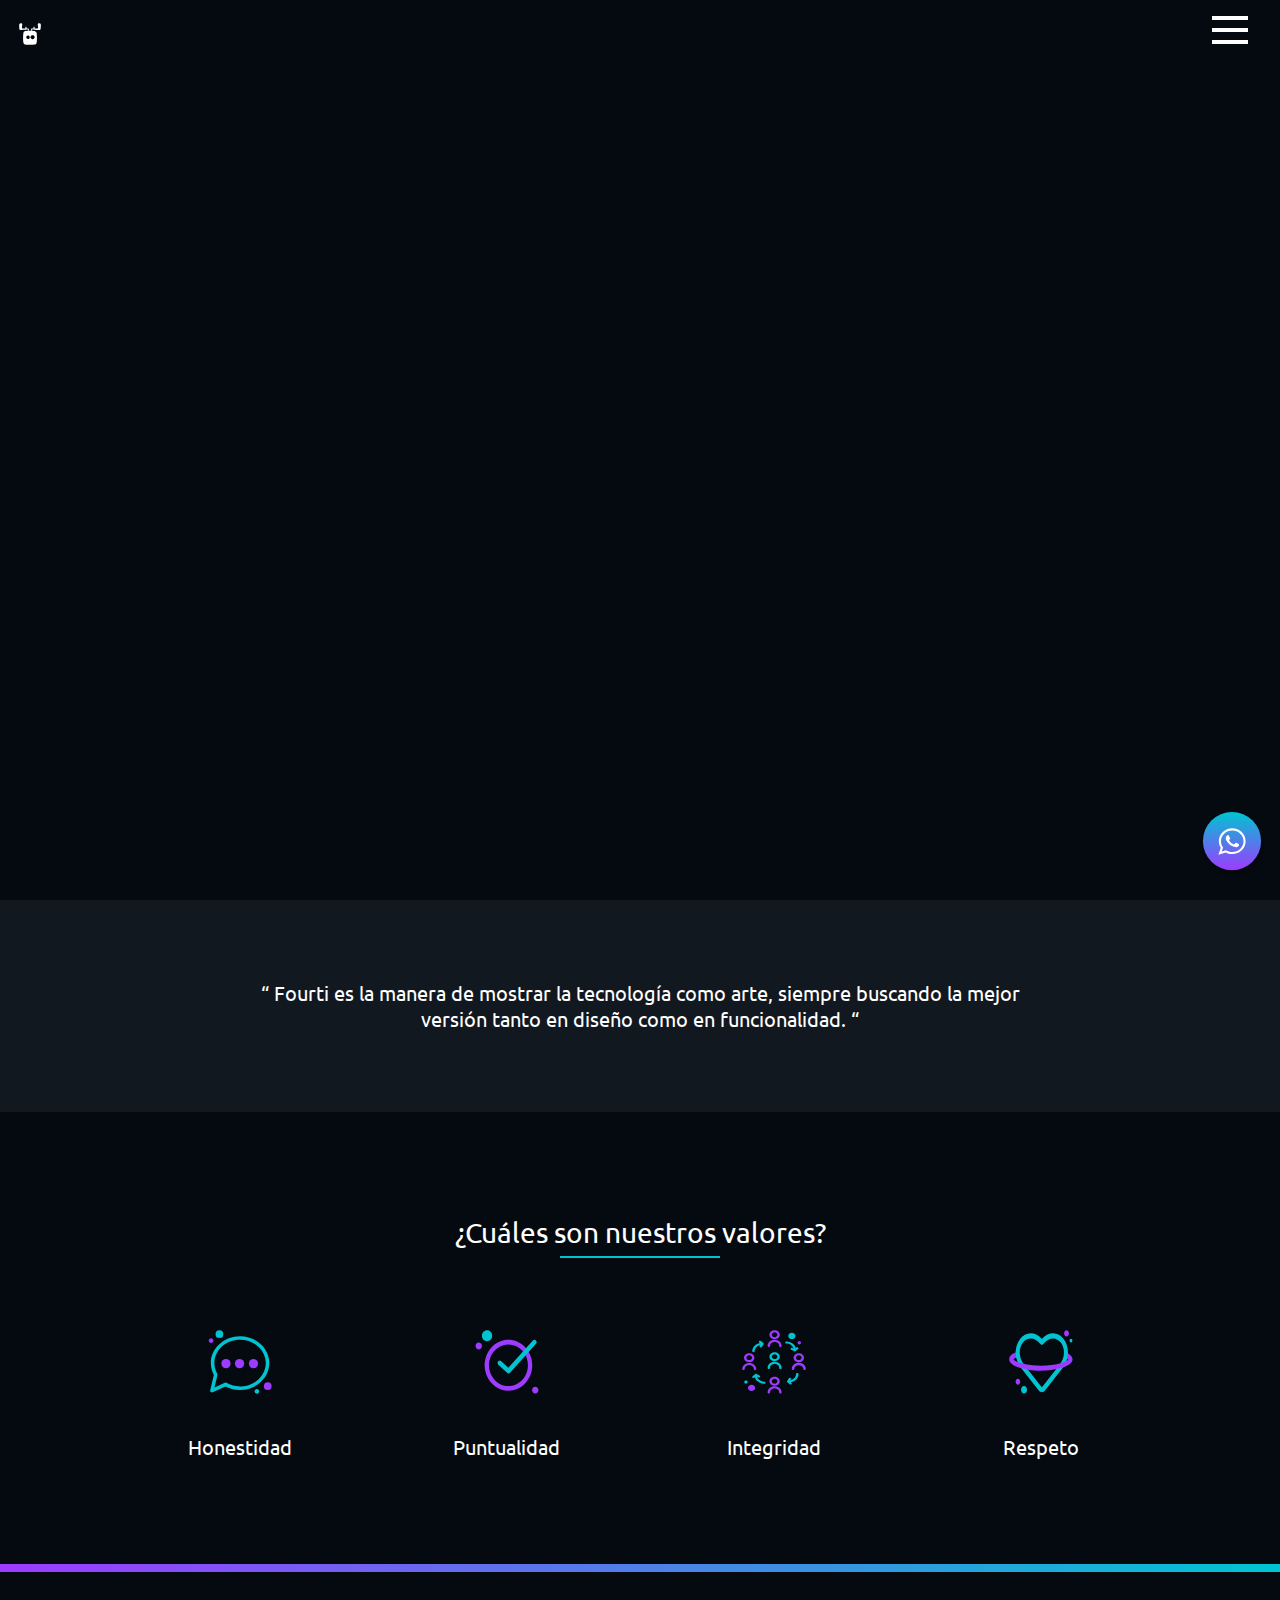
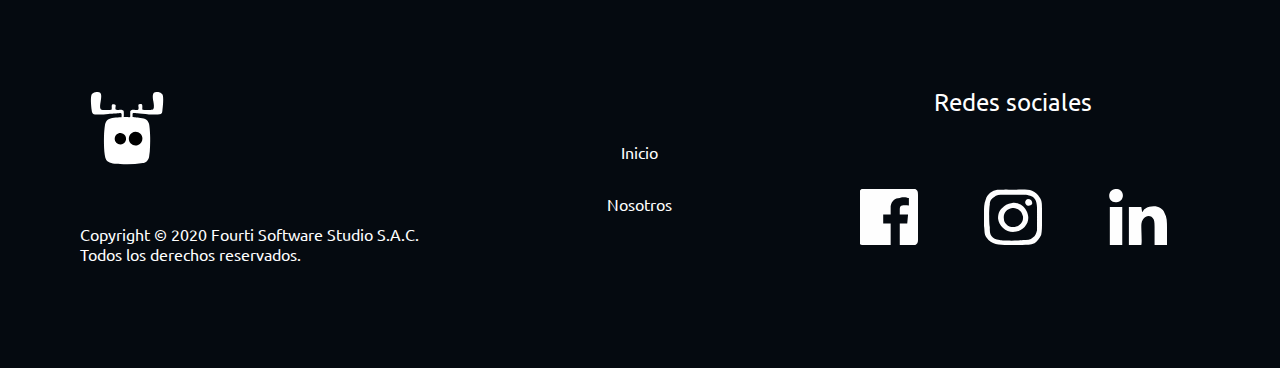
==== commit 88ccd6c3: "se agrego meta data para facebook" ====
--- a/Nosotros/index.html
+++ b/Nosotros/index.html
@@ -1 +1 @@
-<!DOCTYPE html><html lang="es"><head><title>Fourti</title><meta charset="utf-8"><meta name="viewport" content="initial-scale=1.0, width=device-width"><meta property="og:title" content="Fourti"><meta property="og:description" content="Somos el espacio que conecta a las personas con la tecnología."><link rel="icon" href="../assets/img/page-image.ico"><link href="https://fonts.googleapis.com/css2?family=Ubuntu:wght@400;500&display=swap" rel="stylesheet"><link rel="stylesheet" href="../assets/css/styles.css"></head><body><header><div class="header"><div class="header-container"><div class="logo"><a class="logo__link" href="../index.html"><img class="logo__image" src="../assets/img/icono.svg" alt=""></a></div><div class="menu"><div class="toggle__menu" id="toggle__menu"><nav class="line__up"></nav><nav class="line__middle"></nav><nav class="line__down"></nav></div><nav class="main-menu" id="main__menu"><ul class="main-menu__container"><li class="main-menu__item"><a class="main-menu__link" href="../index.html">Inicio</a></li><li class="main-menu__item"><a class="main-menu__link" href="index.html">Nosotros</a></li></ul></nav></div></div></div></header><main><section class="color__oscuro first__section--line--a"><div class="first__section--aternate"><div class="first__section__information"> <h1 class="first__section__title">Nosotros </h1><img class="first__section__image" src="../assets/img/Draco-saludando.svg" alt=""><p class="first__section__paragraph">Fourti Software Studio no busca darte ánimos unicamente, sino los motivos por los cuales debes optar por una solución tecnológica que te ayude a mejorar tu negocio</p><div class="mover" id="scroll"></div><a href="#scroll"><img class="first__section__arrow" src="../assets/img/arrow__down.svg" alt=""></a></div></div></section><section class="color__claro"><div class="second__section l-section-footer"><p class="second__section__sentence">“ Fourti es la manera de mostrar la tecnología como arte, siempre buscando la mejor versión tanto en diseño como en funcionalidad. “</p></div></section><section class="color__oscuro"><div class="third__section l-section-footer"><div class="padding-section"><h2 class="third__section__title">¿Cuáles son nuestros valores?</h2><div class="third__section__cards-alter"><div class="card__min"><img class="card__min__image" src="../assets/img/i-d-honestidad.svg" alt="imagen referente"/><p class="card__min__description">Honestidad</p></div><div class="card__min"><img class="card__min__image" src="../assets/img/i-d-puntualidad.svg" alt="imagen referente"/><p class="card__min__description">Puntualidad</p></div><div class="card__min"><img class="card__min__image" src="../assets/img/i-d-integridad.svg" alt="imagen referente"/><p class="card__min__description">Integridad</p></div><div class="card__min"><img class="card__min__image" src="../assets/img/i-d-respeto.svg" alt="imagen referente"/><p class="card__min__description">Respeto</p></div></div></div></div></section><footer class="footer l-section-footer color__oscuro"><img class="footer__logo" src="../assets/img/icono.svg" alt="logo de fourti"><nav class="menu__footer"><ul><li class="main-menu__item"><a class="main-menu__link" href="../index.html">Inicio</a></li><li class="main-menu__item"><a class="main-menu__link" href="index.html">Nosotros</a></li></ul></nav><nav class="menu__redes-sociales"><h3 class="menu__redes-sociales__title">Redes sociales</h3><ul class="menu__redes-sociales__container"><li class="menu__redes-sociales__item"><a href="https://www.facebook.com/fourtisoftwarestudio/" target="_blank"><img class="menu__redes-sociales__image" src="../assets/img/facebook.svg" alt="logo de facebook"></a></li><li class="menu__redes-sociales__item"><a href="https://instagram.com/fourtisoftwarestudio?igshid=1g0s3jp7ri6vh" target="_blank"><img class="menu__redes-sociales__image" src="../assets/img/instagram.svg" alt="logo de instagram"></a></li><li class="menu__redes-sociales__item"><a href="https://www.linkedin.com/company/56441528" target="_blank"><img class="menu__redes-sociales__image" src="../assets/img/linkedin.svg" alt="logo de linkedin"></a></li></ul></nav><div class="footer__copyright"><img class="footer__copyright__image" src="../assets/img/icono.svg" alt=""><p class="footer__copyright__paragraph">Copyright © 2020 Fourti Software Studio S.A.C. Todos los derechos reservados.</p></div></footer></main><span class="whatsapp"><a class="whatsapp__link" href="https://wa.me/51934520633?text=%22Hola,%20¿Me%20pueden%20brindar%20más%20información%20sobre%20los%20sitios%20web?%22" target="_blank"><img class="whatsapp__image" src="../assets/img/icono-whatsapp.svg" alt=""></a></span></body><script src="../assets/js/index.js"> </script></html>+<!DOCTYPE html><html lang="es"><head><title>Fourti</title><meta charset="utf-8"><meta name="viewport" content="initial-scale=1.0, width=device-width"><meta property="og:title" content="Fourti"><meta property="og:description" content="Somos el espacio que conecta a las personas con la tecnología."><!-- Facebook--><meta property="og:title" content="Fourti Software Studio"><meta property="og.type" content="company"><meta property="og:description" content="Somos el espacio que conecta a las personas con la tecnología."><meta property="og:image" content="https://fourti.com.pe/assets/img/Logo.svg"><meta property="og:url" content="https://fourti.com.pe/"><meta property="og:site_name" content="Fourti Software Studio"><meta property="fb:admins" content="fourtisoftwarestudio"><link rel="icon" href="../assets/img/page-image.ico"><link href="https://fonts.googleapis.com/css2?family=Ubuntu:wght@400;500&display=swap" rel="stylesheet"><link rel="stylesheet" href="../assets/css/styles.css"></head><body><header><div class="header"><div class="header-container"><div class="logo"><a class="logo__link" href="../"><img class="logo__image" src="../assets/img/icono.svg" alt=""></a></div><div class="menu"><div class="toggle__menu" id="toggle__menu"><nav class="line__up"></nav><nav class="line__middle"></nav><nav class="line__down"></nav></div><nav class="main-menu" id="main__menu"><ul class="main-menu__container"><li class="main-menu__item"><a class="main-menu__link" href="/">Inicio</a></li><li class="main-menu__item"><a class="main-menu__link" href="/Nosotros">Nosotros</a></li></ul></nav></div></div></div></header><main><section class="color__oscuro first__section--line--a"><div class="first__section--aternate"><div class="first__section__information"> <h1 class="first__section__title">Nosotros </h1><img class="first__section__image" src="../assets/img/Draco-saludando.svg" alt=""><p class="first__section__paragraph">Fourti Software Studio no busca darte ánimos unicamente, sino los motivos por los cuales debes optar por una solución tecnológica que te ayude a mejorar tu negocio</p><div class="mover" id="scroll"></div><a href="#scroll"><img class="first__section__arrow" src="../assets/img/arrow__down.svg" alt=""></a></div></div></section><section class="color__claro"><div class="second__section l-section-footer"><p class="second__section__sentence">“ Fourti es la manera de mostrar la tecnología como arte, siempre buscando la mejor versión tanto en diseño como en funcionalidad. “</p></div></section><section class="color__oscuro"><div class="third__section l-section-footer"><div class="padding-section"><h2 class="third__section__title">¿Cuáles son nuestros valores?</h2><div class="third__section__cards-alter"><div class="card__min"><img class="card__min__image" src="../assets/img/i-d-honestidad.svg" alt="imagen referente"/><p class="card__min__description">Honestidad</p></div><div class="card__min"><img class="card__min__image" src="../assets/img/i-d-puntualidad.svg" alt="imagen referente"/><p class="card__min__description">Puntualidad</p></div><div class="card__min"><img class="card__min__image" src="../assets/img/i-d-integridad.svg" alt="imagen referente"/><p class="card__min__description">Integridad</p></div><div class="card__min"><img class="card__min__image" src="../assets/img/i-d-respeto.svg" alt="imagen referente"/><p class="card__min__description">Respeto</p></div></div></div></div></section><footer class="footer l-section-footer color__oscuro"><img class="footer__logo" src="../assets/img/icono.svg" alt="logo de fourti"><nav class="menu__footer"><ul><li class="main-menu__item"><a class="main-menu__link" href="/">Inicio</a></li><li class="main-menu__item"><a class="main-menu__link" href="/Nosotros">Nosotros</a></li></ul></nav><nav class="menu__redes-sociales"><h3 class="menu__redes-sociales__title">Redes sociales</h3><ul class="menu__redes-sociales__container"><li class="menu__redes-sociales__item"><a href="https://www.facebook.com/fourtisoftwarestudio/" target="_blank"><img class="menu__redes-sociales__image" src="../assets/img/facebook.svg" alt="logo de facebook"></a></li><li class="menu__redes-sociales__item"><a href="https://instagram.com/fourtisoftwarestudio?igshid=1g0s3jp7ri6vh" target="_blank"><img class="menu__redes-sociales__image" src="../assets/img/instagram.svg" alt="logo de instagram"></a></li><li class="menu__redes-sociales__item"><a href="https://www.linkedin.com/company/56441528" target="_blank"><img class="menu__redes-sociales__image" src="../assets/img/linkedin.svg" alt="logo de linkedin"></a></li></ul></nav><div class="footer__copyright"><img class="footer__copyright__image" src="../assets/img/icono.svg" alt=""><p class="footer__copyright__paragraph">Copyright © 2020 Fourti Software Studio S.A.C. Todos los derechos reservados.</p></div></footer></main><span class="whatsapp"><a class="whatsapp__link" href="https://wa.me/51934520633?text=%22Hola,%20¿Me%20pueden%20brindar%20más%20información%20sobre%20los%20sitios%20web?%22" target="_blank"><img class="whatsapp__image" src="../assets/img/icono-whatsapp.svg" alt=""></a></span></body><script src="../assets/js/index.js"> </script></html>--- a/assets/css/styles.css
+++ b/assets/css/styles.css
@@ -1,2 +1,2 @@
-.card__min__description,.fifth__section__link,.fifth__section__paragraph,.fifth__section__title,.first__section--aternate .first__section__information,.first__section--aternate .first__section__title,.first__section__link,.first__section__title,.footer__copyright__paragraph,.quarter__section__title,.second__section__paragraph,.second__section__title,.third__section__title{text-align:center;color:white}.toggle__menu{width:2.25rem;margin-right:1rem;position:absolute;top:1rem;right:0}@media screen and (min-width:640px){.toggle__menu{margin-right:2rem}}.line__down,.line__middle,.line__up{width:100%;height:.25rem;background-color:white;-webkit-animation-duration:1s;animation-duration:1s;-webkit-animation-fill-mode:forwards;animation-fill-mode:forwards}.line__middle,.line__up{margin-bottom:.5rem}.animation--revers .line__up{-webkit-animation-name:line__up__animation--re;animation-name:line__up__animation--re}@-webkit-keyframes line__up__animation--re{0%{-webkit-transform:translate3d(0, 0.75rem, 0) rotate3d(0, 0, 1, 45deg);transform:translate3d(0, 0.75rem, 0) rotate3d(0, 0, 1, 45deg)}to{-webkit-transform:translate3d(0, 0, 0) rotate3d(0, 0, 0, 45deg);transform:translate3d(0, 0, 0) rotate3d(0, 0, 0, 45deg)}}@keyframes line__up__animation--re{0%{-webkit-transform:translate3d(0, 0.75rem, 0) rotate3d(0, 0, 1, 45deg);transform:translate3d(0, 0.75rem, 0) rotate3d(0, 0, 1, 45deg)}to{-webkit-transform:translate3d(0, 0, 0) rotate3d(0, 0, 0, 45deg);transform:translate3d(0, 0, 0) rotate3d(0, 0, 0, 45deg)}}.animation--revers .line__middle{-webkit-animation-name:line__middle__animation--re;animation-name:line__middle__animation--re}@-webkit-keyframes line__middle__animation--re{0%{-webkit-transform:scale3d(0, 0, 0);transform:scale3d(0, 0, 0)}to{-webkit-transform:scale3d(1, 1, 1);transform:scale3d(1, 1, 1)}}@keyframes line__middle__animation--re{0%{-webkit-transform:scale3d(0, 0, 0);transform:scale3d(0, 0, 0)}to{-webkit-transform:scale3d(1, 1, 1);transform:scale3d(1, 1, 1)}}.animation--revers .line__down{-webkit-animation-name:line__down__animation--re;animation-name:line__down__animation--re}@-webkit-keyframes line__down__animation--re{0%{-webkit-transform:translate3d(0, -0.75rem, 0) rotate3d(0, 0, 1, -45deg);transform:translate3d(0, -0.75rem, 0) rotate3d(0, 0, 1, -45deg)}to{-webkit-transform:translate3d(0, 0, 0) rotate3d(0, 0, 0, -45deg);transform:translate3d(0, 0, 0) rotate3d(0, 0, 0, -45deg)}}@keyframes line__down__animation--re{0%{-webkit-transform:translate3d(0, -0.75rem, 0) rotate3d(0, 0, 1, -45deg);transform:translate3d(0, -0.75rem, 0) rotate3d(0, 0, 1, -45deg)}to{-webkit-transform:translate3d(0, 0, 0) rotate3d(0, 0, 0, -45deg);transform:translate3d(0, 0, 0) rotate3d(0, 0, 0, -45deg)}}.animation .line__up{-webkit-animation-name:line__up__animation;animation-name:line__up__animation}@-webkit-keyframes line__up__animation{0%{-webkit-transform:rotate3d(0, 0, 0, 45deg);transform:rotate3d(0, 0, 0, 45deg)}to{-webkit-transform:translate3d(0, 0.75rem, 0) rotate3d(0, 0, 1, 45deg);transform:translate3d(0, 0.75rem, 0) rotate3d(0, 0, 1, 45deg)}}@keyframes line__up__animation{0%{-webkit-transform:rotate3d(0, 0, 0, 45deg);transform:rotate3d(0, 0, 0, 45deg)}to{-webkit-transform:translate3d(0, 0.75rem, 0) rotate3d(0, 0, 1, 45deg);transform:translate3d(0, 0.75rem, 0) rotate3d(0, 0, 1, 45deg)}}.animation .line__middle{-webkit-animation-name:line__middle__animation;animation-name:line__middle__animation}@-webkit-keyframes line__middle__animation{0%{-webkit-transform:scale3d(0, 0, 1);transform:scale3d(0, 0, 1)}to{-webkit-transform:scale3d(0, 0, 0);transform:scale3d(0, 0, 0)}}@keyframes line__middle__animation{0%{-webkit-transform:scale3d(0, 0, 1);transform:scale3d(0, 0, 1)}to{-webkit-transform:scale3d(0, 0, 0);transform:scale3d(0, 0, 0)}}.animation .line__down{-webkit-animation-name:line__down__animation;animation-name:line__down__animation}@-webkit-keyframes line__down__animation{0%{-webkit-transform:translate3d(0, 0, 0) rotate3d(0, 0, 0, -45deg);transform:translate3d(0, 0, 0) rotate3d(0, 0, 0, -45deg)}to{-webkit-transform:translate3d(0, -0.75rem, 0) rotate3d(0, 0, 1, -45deg);transform:translate3d(0, -0.75rem, 0) rotate3d(0, 0, 1, -45deg)}}@keyframes line__down__animation{0%{-webkit-transform:translate3d(0, 0, 0) rotate3d(0, 0, 0, -45deg);transform:translate3d(0, 0, 0) rotate3d(0, 0, 0, -45deg)}to{-webkit-transform:translate3d(0, -0.75rem, 0) rotate3d(0, 0, 1, -45deg);transform:translate3d(0, -0.75rem, 0) rotate3d(0, 0, 1, -45deg)}}.header{height:4rem;position:fixed;top:0;left:0;right:0;z-index:10;background-color:#050A10}.header-container{height:4rem;display:-webkit-box;display:-ms-flexbox;display:flex;position:relative}.logo__image{display:block;height:2.25rem;left:0;top:1rem;margin-left:0.75rem;position:absolute}.main-menu{background-color:#050A10;height:100vh;width:50vw;position:absolute;top:calc(4rem -  2px);right:0;-webkit-transform:translate3d(50vw, 0, 0);transform:translate3d(50vw, 0, 0);-webkit-transition:-webkit-transform .5s;transition:-webkit-transform .5s;-o-transition:transform .5s;transition:transform .5s;transition:transform .5s, -webkit-transform .5s}.main-menu__container{display:-webkit-box;display:-ms-flexbox;display:flex;-webkit-box-orient:vertical;-webkit-box-direction:normal;-ms-flex-direction:column;flex-direction:column;background-color:#050A10}.main-menu__item:hover{background-color:#121820}.main-menu__link{color:white;padding:1rem;display:block}.traslate{-webkit-transform:translate3d(0, 0, 0);transform:translate3d(0, 0, 0)}.l-section-footer{padding:2.5rem;display:-webkit-box;display:-ms-flexbox;display:flex;-webkit-box-orient:vertical;-webkit-box-direction:normal;-ms-flex-direction:column;flex-direction:column;-webkit-box-align:center;-ms-flex-align:center;align-items:center;margin:0 auto}@media screen and (min-width:640px){.l-section-footer{padding:0 5rem}}.l-section{padding:2.5rem;display:-webkit-box;display:-ms-flexbox;display:flex;-webkit-box-orient:vertical;-webkit-box-direction:normal;-ms-flex-direction:column;flex-direction:column;-webkit-box-align:center;-ms-flex-align:center;align-items:center;margin:0 auto;opacity:0;-webkit-transform:translate3d(0, 100%, 0);transform:translate3d(0, 100%, 0)}@media screen and (min-width:640px){.l-section{padding:0 5rem}}.color__oscuro{background-color:#050A10;overflow:hidden}.color__claro{background-color:#121820;overflow:hidden}.animar .l-section{-webkit-animation:animar 2s forwards;animation:animar 2s forwards;will-change:opacity}@-webkit-keyframes animar{50%{-webkit-transform:translate3d(0, 0, 0);transform:translate3d(0, 0, 0)}to{opacity:1;-webkit-transform:translate3d(0, 0, 0);transform:translate3d(0, 0, 0)}}@keyframes animar{50%{-webkit-transform:translate3d(0, 0, 0);transform:translate3d(0, 0, 0)}to{opacity:1;-webkit-transform:translate3d(0, 0, 0);transform:translate3d(0, 0, 0)}}@media screen and (min-width:640px){.padding-section{padding:3.5rem 0}}@media screen and (min-width:1024px){.padding-section{padding:6.5rem 0}}.information{display:-webkit-box;display:-ms-flexbox;display:flex;-webkit-box-orient:vertical;-webkit-box-direction:normal;-ms-flex-direction:column;flex-direction:column;-webkit-box-align:center;-ms-flex-align:center;align-items:center}body{font-family:'Ubuntu', sans-serif}a,h1,h2,h3,p{font-weight:400}.card__min{display:-webkit-box;display:-ms-flexbox;display:flex;-webkit-box-orient:vertical;-webkit-box-direction:normal;-ms-flex-direction:column;flex-direction:column;-webkit-box-align:center;-ms-flex-align:center;align-items:center}.card__min__image{height:4rem;width:4rem}.card__proximamente{display:-webkit-box;display:-ms-flexbox;display:flex;-webkit-box-orient:vertical;-webkit-box-direction:normal;-ms-flex-direction:column;flex-direction:column;-webkit-box-align:center;-ms-flex-align:center;align-items:center}@media screen and (min-width:1024px){.card__proximamente{width:100%;margin:0;display:-ms-grid;display:grid;-ms-grid-columns:(1fr)[10];grid-template-columns:repeat(10, 1fr);-ms-grid-rows:6.5rem 1fr 1fr 6.5rem;grid-template-rows:6.5rem 1fr 1fr 6.5rem}}.card__proximamente__title{margin-top:2.5rem;position:relative;padding-bottom:.5rem}.card__proximamente__title:after{content:"";width:10rem;height:2px;background:#00C4D1;position:absolute;bottom:0;left:calc(50% - 5rem)}@media screen and (min-width:1024px){.card__proximamente__title{margin:auto;-ms-grid-column:1;-ms-grid-column-span:4;grid-column:1/5;-ms-grid-row:2;-ms-grid-row-span:1;grid-row:2/3}}.card__proximamente__image{margin-top:3rem}@media screen and (min-width:1024px){.card__proximamente__image{text-align:center;margin:0;-ms-grid-column:7;-ms-grid-column-span:4;grid-column:7/11;-ms-grid-row:2;-ms-grid-row-span:2;grid-row:2/4;width:100%;height:10rem}}.card__proximamente__paragraph{margin-bottom:4rem}@media screen and (min-width:1024px){.card__proximamente__paragraph{margin-bottom:0;text-align:center;margin:auto;-ms-grid-column:2;-ms-grid-column-span:2;grid-column:2/4;-ms-grid-row:3;-ms-grid-row-span:1;grid-row:3/4}}.first__section--line{height:100%;background-image:url("../img/Fondo-web.svg");background-repeat:no-repeat;background-size:cover;position:relative}.first__section--line:after{content:" ";height:.5rem;width:100%;position:absolute;bottom:0;left:0;background-image:-webkit-gradient(linear, left top, right top, from(#9d3bff), to(#00c4d1));background-image:-webkit-linear-gradient(left, #9d3bff 0%, #00c4d1 100%);background-image:-o-linear-gradient(left, #9d3bff 0%, #00c4d1 100%);background-image:linear-gradient(90deg, #9d3bff 0%, #00c4d1 100%)}.first__section--line--a{height:100%;background-image:url("../img/Fondo-web.svg");background-repeat:no-repeat;background-size:cover}.first__section{height:100%;position:relative;padding:4rem 2.5rem}@media screen and (min-width:640px){.first__section{-ms-grid-column:2;-ms-grid-column-span:10;grid-column:2/12;display:-ms-grid;display:grid;-ms-grid-columns:(1fr)[10];grid-template-columns:repeat(10, 1fr);padding:4rem 5rem}}.first__section__information{width:100%}@media screen and (min-width:640px){.first__section__information{-ms-grid-column:1;-ms-grid-column-span:6;grid-column:1/7;-ms-grid-row:1;-ms-grid-row-span:1;grid-row:1/2;-webkit-box-align:start;-ms-flex-align:start;align-items:flex-start;margin:auto}}.first__section__logo{height:6.5rem;width:6.5rem;margin:auto;margin-top:2rem}@media screen and (min-width:640px){.first__section__logo{-ms-grid-column:8;-ms-grid-column-span:3;grid-column:8/11;-ms-grid-row:1;-ms-grid-row-span:1;grid-row:1/2;height:100%;width:100%;margin:auto}}@media screen and (min-width:1024px){.first__section__logo{-ms-grid-column:9;-ms-grid-column-span:2;grid-column:9/11}}.first__section__title{margin-top:1.5rem;position:relative;width:100%}@media screen and (min-width:640px){.first__section__title{text-align:left}}.first__section__link{padding:1rem 1rem;background-color:#00C4D1;margin-top:1.5rem;border-radius:.625rem}@media screen and (min-width:640px){.first__section__link{margin-top:1rem}}@media screen and (min-width:1024px){.first__section__link{margin-top:3rem}}.first__section__arrow{display:block;width:1.25rem;height:.75rem;position:absolute;bottom:1rem;left:calc(50% - .5rem)}@media screen and (min-width:640px){.first__section__arrow{-ms-grid-row:2;-ms-grid-row-span:1;grid-row:2/3;width:2rem;height:1rem;margin-bottom:1rem}}.first__section--aternate{position:relative;height:100%;padding:4rem 2rem 0;display:-webkit-box;display:-ms-flexbox;display:flex;-webkit-box-align:end;-ms-flex-align:end;align-items:end}@media screen and (min-width:640px){.first__section--aternate{padding:0 4rem 0}}.first__section--aternate .first__section__container{width:100%}.first__section--aternate .first__section__information{width:100%}@media screen and (min-width:640px){.first__section--aternate .first__section__information{display:-ms-grid;display:grid;-ms-grid-columns:(1fr)[10];grid-template-columns:repeat(10, 1fr);-ms-grid-rows:1fr 1fr;grid-template-rows:1fr 1fr;text-align:start}}.first__section--aternate .first__section__title{color:#00C4D1}@media screen and (min-width:640px){.first__section--aternate .first__section__title{text-align:start;-ms-grid-column:1;-ms-grid-column-span:2;grid-column:1/3;-ms-grid-row:1;-ms-grid-row-span:1;grid-row:1/2;-ms-grid-row-align:end;align-self:end;margin-bottom:2.5rem}}@media screen and (min-width:640px){.first__section--aternate .first__section__paragraph{text-align:start;margin-top:0;-ms-grid-column:1;-ms-grid-column-span:6;grid-column:1/7;-ms-grid-row:2;-ms-grid-row-span:1;grid-row:2/3}}.first__section--aternate .first__section__image{display:block;width:8rem;margin:auto;margin-top:2.5rem}@media screen and (min-width:640px){.first__section--aternate .first__section__image{-ms-grid-column:8;-ms-grid-column-span:2;grid-column:8/10;-ms-grid-row:1;-ms-grid-row-span:2;grid-row:1/3;width:100%;margin:auto}}.first__section--aternate .first__section__arrow{bottom:1rem}@media screen and (min-width:640px){.first__section--aternate .first__section__arrow{bottom:0}}.mover{height:4rem;position:absolute;bottom:0}.second__section{position:relative}@media screen and (min-width:640px){.second__section{display:-ms-grid;display:grid;-ms-grid-columns:(1fr)[10];grid-template-columns:repeat(10, 1fr)}}@media screen and (min-width:640px){.second__section__information{-ms-grid-column:6;-ms-grid-column-span:5;grid-column:6/11}}@media screen and (min-width:1024px){.second__section__information{-ms-grid-column:7;-ms-grid-column-span:4;grid-column:7/11}}.second__section__title{position:relative;padding-bottom:.5rem}.second__section__title:after{content:"";width:10rem;height:2px;background:#00c3d1;position:absolute;bottom:0;left:calc(50% - 5rem)}.second__section__draco{height:200px;width:208px;margin-top:2rem}@media screen and (min-width:640px){.second__section__draco{margin-top:0;position:absolute;bottom:0;width:100%;height:60%;-ms-grid-column:1;-ms-grid-column-span:4;grid-column:1/5;-ms-grid-row:1;-ms-grid-row-span:1;grid-row:1/2}}@media screen and (min-width:1024px){.second__section__draco{-ms-grid-column:1;-ms-grid-column-span:3;grid-column:1/4;height:65%}}.second__section__sentence{-ms-grid-column:1;-ms-grid-column-span:10;grid-column:1/11;text-align:center;margin-top:0}@media screen and (min-width:640px){.second__section__sentence{padding:5rem 10rem}}.third__section__title{position:relative;padding-bottom:.5rem}.third__section__title:after{content:"";width:10rem;height:2px;background:#00c3d1;position:absolute;bottom:0;left:calc(50% - 5rem)}.third__section__cards{display:-ms-grid;display:grid;margin-top:4.5rem;-ms-grid-columns:(1fr)[2];grid-template-columns:repeat(2, 1fr);-webkit-column-gap:2rem;column-gap:2rem;row-gap:2rem}@media screen and (min-width:1024px){.third__section__cards{-ms-grid-columns:(1fr)[4];grid-template-columns:repeat(4, 1fr);-webkit-column-gap:3rem;column-gap:3rem}}.third__section__cards-alter{display:-ms-grid;display:grid;margin-top:4.5rem;-ms-grid-columns:(1fr)[2];grid-template-columns:repeat(2, 1fr);-webkit-column-gap:2rem;column-gap:2rem;row-gap:2rem}@media screen and (min-width:1024px){.third__section__cards-alter{-ms-grid-columns:(1fr)[4];grid-template-columns:repeat(4, 1fr);-webkit-column-gap:10rem;column-gap:10rem}}@media screen and (min-width:1024px){.quarter__section{display:-ms-grid;display:grid;-ms-grid-columns:(1fr)[10];grid-template-columns:repeat(10, 1fr)}}@media screen and (min-width:1024px){.quarter__section__container{-ms-grid-column:1;-ms-grid-column-span:4;grid-column:1/5}}.quarter__section__title{position:relative;padding-bottom:.5rem}.quarter__section__title:after{content:"";width:10rem;height:2px;background:#00c3d1;position:absolute;bottom:0;left:calc(50% - 5rem)}@media screen and (min-width:640px){.quarter__section__title{padding:3.5rem 0 .5rem}}.quarter__section__cards{width:100%;display:-ms-grid;display:grid;margin-top:4.5rem;-ms-grid-columns:(1fr)[2];grid-template-columns:repeat(2, 1fr);-webkit-column-gap:2rem;column-gap:2rem;row-gap:2rem}@media screen and (min-width:1024px){.quarter__section__cards{-ms-grid-column:7;-ms-grid-column-span:4;grid-column:7/11;margin-top:0;-webkit-column-gap:2rem;column-gap:2rem;row-gap:2rem}}.quarter__section__image{margin-top:2.5rem;width:100%}@media screen and (min-width:640px){.quarter__section__image{margin-top:4.5rem}}@media screen and (min-width:1024px){.quarter__section__image{margin-top:4.5rem}}@media screen and (min-width:1024px){.fifth__section{display:-ms-grid;display:grid;-ms-grid-columns:(1fr)[10];grid-template-columns:repeat(10, 1fr);-ms-grid-rows:6.5rem 1fr 1fr 1fr 6.5rem;grid-template-rows:6.5rem 1fr 1fr 1fr 6.5rem}}.fifth__section__title{position:relative;padding-bottom:.5rem}.fifth__section__title:after{content:"";width:10rem;height:2px;background:#00C4D1;position:absolute;bottom:0;left:calc(50% - 5rem)}@media screen and (min-width:640px){.fifth__section__title{padding-top:2.5rem;-ms-flex-item-align:end;-ms-grid-row-align:end;align-self:end}}@media screen and (min-width:1024px){.fifth__section__title{padding-top:0;-ms-grid-column:1;-ms-grid-column-span:4;grid-column:1/5;-ms-grid-row:2;-ms-grid-row-span:1;grid-row:2/3}}.fifth__section__image{margin-top:2.5rem;width:60%}@media screen and (min-width:1024px){.fifth__section__image{height:15rem;width:80%;margin-top:0;-ms-grid-column:7;-ms-grid-column-span:4;grid-column:7/11;-ms-grid-row:2;-ms-grid-row-span:3;grid-row:2/5}}@media screen and (min-width:1024px){.fifth__section__paragraph{-ms-grid-row-align:start;align-self:start;-ms-grid-column:1;-ms-grid-column-span:4;grid-column:1/5;-ms-grid-row:3;-ms-grid-row-span:1;grid-row:3/4;text-align:start}}.fifth__section__link{padding:1rem 1rem;background-color:#00C4D1;margin-top:1.5rem;border-radius:.625rem}@media screen and (min-width:640px){.fifth__section__link{margin-bottom:2.5rem}}@media screen and (min-width:1024px){.fifth__section__link{text-align:center;margin-top:2.25rem 0 0;-ms-grid-column:1;-ms-grid-column-span:2;grid-column:1/3;-ms-grid-row:4;-ms-grid-row-span:1;grid-row:4/5;-ms-grid-row-align:start;align-self:start}}.footer__logo{margin-top:3rem;height:4rem}@media screen and (min-width:640px){.footer__logo{display:none}}.menu__footer{width:100%;margin-top:1.5rem}.menu__footer .main-menu__item{text-align:center}.footer,.footer__copyright,.menu__redes-sociales{display:-webkit-box;display:-ms-flexbox;display:flex;-webkit-box-orient:vertical;-webkit-box-direction:normal;-ms-flex-direction:column;flex-direction:column;-webkit-box-align:center;-ms-flex-align:center;align-items:center}.menu__redes-sociales{width:50%;margin-top:1.5rem;-ms-grid-column-align:center;justify-self:center}@media screen and (min-width:640px){.menu__redes-sociales{margin-top:0;width:100%}}.menu__redes-sociales__container{width:10rem;margin-top:1rem;display:-webkit-box;display:-ms-flexbox;display:flex;-ms-flex-pack:distribute;justify-content:space-around}@media screen and (min-width:640px){.menu__redes-sociales__container{width:100%;margin-top:4.5rem}}.menu__redes-sociales__image{height:2rem}@media screen and (min-width:640px){.menu__redes-sociales__image{height:2.5rem}}@media screen and (min-width:1024px){.menu__redes-sociales__image{height:3.5rem}}.footer__copyright{margin-top:3rem;position:relative;width:100%}@media screen and (min-width:640px){.footer__copyright{margin-top:0;-ms-grid-row:1;-ms-grid-row-span:1;grid-row:1/2;-ms-grid-column:1;-ms-grid-column-span:1;grid-column:1/2}.footer__copyright:before{display:none}}.footer__copyright:before{content:"";height:1px;width:100%;background:white;position:absolute;top:0;left:0}.footer__copyright__image{margin-top:2rem;height:2rem}@media screen and (min-width:640px){.footer__copyright__image{margin:0;margin-right:75%;height:120px}}.footer__copyright__paragraph{margin:.5rem .25rem 2rem;font-size:0.6rem}@media screen and (min-width:640px){.footer__copyright__paragraph{margin:.5rem 0 0;font-size:1rem;text-align:left}}@media screen and (min-width:1024px){.footer__copyright__paragraph{margin:2.25rem 0 0}}.footer{padding:1rem;position:relative}@media screen and (min-width:640px){.footer{display:-ms-grid;display:grid;-ms-grid-columns:(1fr)[3];grid-template-columns:repeat(3, 1fr);padding:3.5rem 5rem}}@media screen and (min-width:1024px){.footer{padding:6.5rem 5rem}}.footer:after{content:" ";height:.5rem;width:100%;position:absolute;top:0;left:0;background-image:-webkit-gradient(linear, left top, right top, from(#9d3bff), to(#00c4d1));background-image:-webkit-linear-gradient(left, #9d3bff 0%, #00c4d1 100%);background-image:-o-linear-gradient(left, #9d3bff 0%, #00c4d1 100%);background-image:linear-gradient(90deg, #9d3bff 0%, #00c4d1 100%)}.whatsapp{position:fixed;bottom:1.5rem;right:1rem}.whatsapp__image{display:block;height:4rem;width:4rem}*,:after,:before{margin:0;padding:0;-webkit-box-sizing:border-box;box-sizing:border-box}body,html,main{height:100%;scroll-behavior:smooth;position:relative}body{color:white;min-width:320px}h1{font-size:1.25rem}@media screen and (min-width:640px){h1{font-size:2.25rem}}h2{font-size:1rem}@media screen and (min-width:640px){h2{font-size:1.75rem}}h3{font-size:1rem}@media screen and (min-width:640px){h3{font-size:1.5rem}}p{font-size:.75rem;margin-top:2.5rem}@media screen and (min-width:640px){p{font-size:1.25rem}}a{text-decoration:none}@media screen and (min-width:640px){a{font-size:.75rem}}@media screen and (min-width:1024px){a{font-size:1rem}}li{list-style:none}img{display:block}
+.card__min__description,.fifth__section__link,.fifth__section__paragraph,.first__section--aternate .first__section__information,.first__section--aternate .first__section__title,.first__section__link,.first__section__title,.footer__copyright__paragraph,.quarter__section__title,.second__section__paragraph,.second__section__title,.third__section__title{text-align:center;color:white}.toggle__menu{width:2.25rem;margin-right:1rem;position:absolute;top:1rem;right:0}@media screen and (min-width:640px){.toggle__menu{margin-right:2rem}}.line__down,.line__middle,.line__up{width:100%;height:.25rem;background-color:white;-webkit-animation-duration:1s;animation-duration:1s;-webkit-animation-fill-mode:forwards;animation-fill-mode:forwards}.line__middle,.line__up{margin-bottom:.5rem}.animation--revers .line__up{-webkit-animation-name:line__up__animation--re;animation-name:line__up__animation--re}@-webkit-keyframes line__up__animation--re{0%{-webkit-transform:translate3d(0, 0.75rem, 0) rotate3d(0, 0, 1, 45deg);transform:translate3d(0, 0.75rem, 0) rotate3d(0, 0, 1, 45deg)}to{-webkit-transform:translate3d(0, 0, 0) rotate3d(0, 0, 0, 45deg);transform:translate3d(0, 0, 0) rotate3d(0, 0, 0, 45deg)}}@keyframes line__up__animation--re{0%{-webkit-transform:translate3d(0, 0.75rem, 0) rotate3d(0, 0, 1, 45deg);transform:translate3d(0, 0.75rem, 0) rotate3d(0, 0, 1, 45deg)}to{-webkit-transform:translate3d(0, 0, 0) rotate3d(0, 0, 0, 45deg);transform:translate3d(0, 0, 0) rotate3d(0, 0, 0, 45deg)}}.animation--revers .line__middle{-webkit-animation-name:line__middle__animation--re;animation-name:line__middle__animation--re}@-webkit-keyframes line__middle__animation--re{0%{-webkit-transform:scale3d(0, 0, 0);transform:scale3d(0, 0, 0)}to{-webkit-transform:scale3d(1, 1, 1);transform:scale3d(1, 1, 1)}}@keyframes line__middle__animation--re{0%{-webkit-transform:scale3d(0, 0, 0);transform:scale3d(0, 0, 0)}to{-webkit-transform:scale3d(1, 1, 1);transform:scale3d(1, 1, 1)}}.animation--revers .line__down{-webkit-animation-name:line__down__animation--re;animation-name:line__down__animation--re}@-webkit-keyframes line__down__animation--re{0%{-webkit-transform:translate3d(0, -0.75rem, 0) rotate3d(0, 0, 1, -45deg);transform:translate3d(0, -0.75rem, 0) rotate3d(0, 0, 1, -45deg)}to{-webkit-transform:translate3d(0, 0, 0) rotate3d(0, 0, 0, -45deg);transform:translate3d(0, 0, 0) rotate3d(0, 0, 0, -45deg)}}@keyframes line__down__animation--re{0%{-webkit-transform:translate3d(0, -0.75rem, 0) rotate3d(0, 0, 1, -45deg);transform:translate3d(0, -0.75rem, 0) rotate3d(0, 0, 1, -45deg)}to{-webkit-transform:translate3d(0, 0, 0) rotate3d(0, 0, 0, -45deg);transform:translate3d(0, 0, 0) rotate3d(0, 0, 0, -45deg)}}.animation .line__up{-webkit-animation-name:line__up__animation;animation-name:line__up__animation}@-webkit-keyframes line__up__animation{0%{-webkit-transform:rotate3d(0, 0, 0, 45deg);transform:rotate3d(0, 0, 0, 45deg)}to{-webkit-transform:translate3d(0, 0.75rem, 0) rotate3d(0, 0, 1, 45deg);transform:translate3d(0, 0.75rem, 0) rotate3d(0, 0, 1, 45deg)}}@keyframes line__up__animation{0%{-webkit-transform:rotate3d(0, 0, 0, 45deg);transform:rotate3d(0, 0, 0, 45deg)}to{-webkit-transform:translate3d(0, 0.75rem, 0) rotate3d(0, 0, 1, 45deg);transform:translate3d(0, 0.75rem, 0) rotate3d(0, 0, 1, 45deg)}}.animation .line__middle{-webkit-animation-name:line__middle__animation;animation-name:line__middle__animation}@-webkit-keyframes line__middle__animation{0%{-webkit-transform:scale3d(0, 0, 1);transform:scale3d(0, 0, 1)}to{-webkit-transform:scale3d(0, 0, 0);transform:scale3d(0, 0, 0)}}@keyframes line__middle__animation{0%{-webkit-transform:scale3d(0, 0, 1);transform:scale3d(0, 0, 1)}to{-webkit-transform:scale3d(0, 0, 0);transform:scale3d(0, 0, 0)}}.animation .line__down{-webkit-animation-name:line__down__animation;animation-name:line__down__animation}@-webkit-keyframes line__down__animation{0%{-webkit-transform:translate3d(0, 0, 0) rotate3d(0, 0, 0, -45deg);transform:translate3d(0, 0, 0) rotate3d(0, 0, 0, -45deg)}to{-webkit-transform:translate3d(0, -0.75rem, 0) rotate3d(0, 0, 1, -45deg);transform:translate3d(0, -0.75rem, 0) rotate3d(0, 0, 1, -45deg)}}@keyframes line__down__animation{0%{-webkit-transform:translate3d(0, 0, 0) rotate3d(0, 0, 0, -45deg);transform:translate3d(0, 0, 0) rotate3d(0, 0, 0, -45deg)}to{-webkit-transform:translate3d(0, -0.75rem, 0) rotate3d(0, 0, 1, -45deg);transform:translate3d(0, -0.75rem, 0) rotate3d(0, 0, 1, -45deg)}}.header{height:4rem;position:fixed;top:0;left:0;right:0;z-index:10;background-color:#050A10}.header-container{height:4rem;display:-webkit-box;display:-ms-flexbox;display:flex;position:relative}.logo__image{display:block;height:2.25rem;left:0;top:1rem;margin-left:0.75rem;position:absolute}.main-menu{background-color:#050A10;height:100vh;width:50vw;position:absolute;top:calc(4rem -  2px);right:0;-webkit-transform:translate3d(50vw, 0, 0);transform:translate3d(50vw, 0, 0);-webkit-transition:-webkit-transform .5s;transition:-webkit-transform .5s;-o-transition:transform .5s;transition:transform .5s;transition:transform .5s, -webkit-transform .5s}.main-menu__container{display:-webkit-box;display:-ms-flexbox;display:flex;-webkit-box-orient:vertical;-webkit-box-direction:normal;-ms-flex-direction:column;flex-direction:column;background-color:#050A10}.main-menu__item:hover{background-color:#121820}.main-menu__link{color:white;padding:1rem;display:block}.traslate{-webkit-transform:translate3d(0, 0, 0);transform:translate3d(0, 0, 0)}.l-section-footer{padding:2.5rem;display:-webkit-box;display:-ms-flexbox;display:flex;-webkit-box-orient:vertical;-webkit-box-direction:normal;-ms-flex-direction:column;flex-direction:column;-webkit-box-align:center;-ms-flex-align:center;align-items:center;margin:0 auto}@media screen and (min-width:640px){.l-section-footer{padding:0 5rem}}.l-section{padding:2.5rem;display:-webkit-box;display:-ms-flexbox;display:flex;-webkit-box-orient:vertical;-webkit-box-direction:normal;-ms-flex-direction:column;flex-direction:column;-webkit-box-align:center;-ms-flex-align:center;align-items:center;margin:0 auto;opacity:0;-webkit-transform:translate3d(0, 100%, 0);transform:translate3d(0, 100%, 0)}@media screen and (min-width:640px){.l-section{padding:0 5rem}}.color__oscuro{background-color:#050A10;overflow:hidden}.color__claro{background-color:#121820;overflow:hidden}.animar .l-section{-webkit-animation:animar 2s forwards;animation:animar 2s forwards;will-change:opacity}@-webkit-keyframes animar{50%{-webkit-transform:translate3d(0, 0, 0);transform:translate3d(0, 0, 0)}to{opacity:1;-webkit-transform:translate3d(0, 0, 0);transform:translate3d(0, 0, 0)}}@keyframes animar{50%{-webkit-transform:translate3d(0, 0, 0);transform:translate3d(0, 0, 0)}to{opacity:1;-webkit-transform:translate3d(0, 0, 0);transform:translate3d(0, 0, 0)}}@media screen and (min-width:640px){.padding-section{padding:3.5rem 0}}@media screen and (min-width:1024px){.padding-section{padding:6.5rem 0}}.information{display:-webkit-box;display:-ms-flexbox;display:flex;-webkit-box-orient:vertical;-webkit-box-direction:normal;-ms-flex-direction:column;flex-direction:column;-webkit-box-align:center;-ms-flex-align:center;align-items:center}body{font-family:'Ubuntu', sans-serif}a,h1,h2,h3,p{font-weight:400}.card__min{display:-webkit-box;display:-ms-flexbox;display:flex;-webkit-box-orient:vertical;-webkit-box-direction:normal;-ms-flex-direction:column;flex-direction:column;-webkit-box-align:center;-ms-flex-align:center;align-items:center}.card__min__image{height:4rem;width:4rem}.card__proximamente{display:-webkit-box;display:-ms-flexbox;display:flex;-webkit-box-orient:vertical;-webkit-box-direction:normal;-ms-flex-direction:column;flex-direction:column;-webkit-box-align:center;-ms-flex-align:center;align-items:center}@media screen and (min-width:1024px){.card__proximamente{width:100%;margin:0;display:-ms-grid;display:grid;-ms-grid-columns:(1fr)[10];grid-template-columns:repeat(10, 1fr);-ms-grid-rows:6.5rem 1fr 1fr 6.5rem;grid-template-rows:6.5rem 1fr 1fr 6.5rem}}.card__proximamente__title{margin-top:2.5rem;position:relative;padding-bottom:.5rem}.card__proximamente__title:after{content:"";width:10rem;height:2px;background:#00C4D1;position:absolute;bottom:0;left:calc(50% - 5rem)}@media screen and (min-width:1024px){.card__proximamente__title{margin:auto;-ms-grid-column:1;-ms-grid-column-span:4;grid-column:1/5;-ms-grid-row:2;-ms-grid-row-span:1;grid-row:2/3}}.card__proximamente__image{margin-top:3rem}@media screen and (min-width:1024px){.card__proximamente__image{text-align:center;margin:0;-ms-grid-column:6;-ms-grid-column-span:5;grid-column:6/11;-ms-grid-row:2;-ms-grid-row-span:2;grid-row:2/4;width:100%;height:15rem}}@media screen and (min-width:1440px){.card__proximamente__image{-ms-grid-column:7;-ms-grid-column-span:4;grid-column:7/11}}.card__proximamente__paragraph{margin-bottom:4rem}@media screen and (min-width:1024px){.card__proximamente__paragraph{margin-bottom:0;text-align:center;margin:auto;-ms-grid-column:2;-ms-grid-column-span:2;grid-column:2/4;-ms-grid-row:3;-ms-grid-row-span:1;grid-row:3/4}}.first__section--line{height:100%;background-image:url("../img/Fondo-web.svg");background-repeat:no-repeat;background-size:cover;position:relative;-webkit-animation:fondo 1s forwards;animation:fondo 1s forwards;opacity:0}.first__section--line:after{content:" ";height:.5rem;width:100%;position:absolute;bottom:0;left:0;background-image:-webkit-gradient(linear, left top, right top, from(#9d3bff), to(#00c4d1));background-image:-webkit-linear-gradient(left, #9d3bff 0%, #00c4d1 100%);background-image:-o-linear-gradient(left, #9d3bff 0%, #00c4d1 100%);background-image:linear-gradient(90deg, #9d3bff 0%, #00c4d1 100%)}.first__section--line--a{height:100%;background-image:url("../img/Fondo-web.svg");background-repeat:no-repeat;background-size:cover;-webkit-animation:fondo 1s forwards;animation:fondo 1s forwards;opacity:0}@-webkit-keyframes fondo{to{opacity:1}}@keyframes fondo{to{opacity:1}}.first__section{height:100%;position:relative;padding:4rem 2.5rem}@media screen and (min-width:640px){.first__section{-ms-grid-column:2;-ms-grid-column-span:10;grid-column:2/12;display:-ms-grid;display:grid;-ms-grid-columns:(1fr)[10];grid-template-columns:repeat(10, 1fr);padding:4rem 5rem}}.first__section__information{width:100%}@media screen and (min-width:640px){.first__section__information{-ms-grid-column:1;-ms-grid-column-span:6;grid-column:1/7;-ms-grid-row:1;-ms-grid-row-span:1;grid-row:1/2;-webkit-box-align:start;-ms-flex-align:start;align-items:flex-start;margin:auto}}.first__section__logo{height:8rem;width:6.5rem;margin:auto;margin-top:2rem}@media screen and (min-width:640px){.first__section__logo{-ms-grid-column:8;-ms-grid-column-span:3;grid-column:8/11;-ms-grid-row:1;-ms-grid-row-span:1;grid-row:1/2;margin:auto;height:18rem;width:14.25rem}}@media screen and (min-width:1024px){.first__section__logo{-ms-grid-column:9;-ms-grid-column-span:2;grid-column:9/11}}.first__section__title{margin-top:1.5rem;position:relative;width:100%}@media screen and (min-width:640px){.first__section__title{text-align:left}}@media screen and (min-width:1024px){.first__section__title{height:4rem}}.first__section__link{padding:1rem 1rem;background-color:#00C4D1;margin-top:1.5rem;border-radius:.625rem}@media screen and (min-width:640px){.first__section__link{margin-top:1rem}}@media screen and (min-width:1024px){.first__section__link{margin-top:3rem}}.first__section__arrow{display:block;width:1.25rem;height:.75rem;position:absolute;bottom:1rem;left:calc(50% - .5rem)}@media screen and (min-width:640px){.first__section__arrow{-ms-grid-row:2;-ms-grid-row-span:1;grid-row:2/3;width:2rem;height:1rem;margin-bottom:1rem}}.first__section--aternate{position:relative;height:100%;padding:4rem 2rem 0;display:-webkit-box;display:-ms-flexbox;display:flex;-webkit-box-align:end;-ms-flex-align:end;align-items:end}@media screen and (min-width:640px){.first__section--aternate{padding:0 4rem 0}}.first__section--aternate .first__section__container{width:100%}.first__section--aternate .first__section__information{width:100%}@media screen and (min-width:640px){.first__section--aternate .first__section__information{display:-ms-grid;display:grid;-ms-grid-columns:(1fr)[10];grid-template-columns:repeat(10, 1fr);-ms-grid-rows:1fr 1fr;grid-template-rows:1fr 1fr;text-align:start}}.first__section--aternate .first__section__title{height:auto;color:#00C4D1}@media screen and (min-width:640px){.first__section--aternate .first__section__title{text-align:start;-ms-grid-column:1;-ms-grid-column-span:2;grid-column:1/3;-ms-grid-row:1;-ms-grid-row-span:1;grid-row:1/2;-ms-grid-row-align:end;align-self:end;margin-bottom:2.5rem}}@media screen and (min-width:640px){.first__section--aternate .first__section__paragraph{text-align:start;margin-top:0;-ms-grid-column:1;-ms-grid-column-span:6;grid-column:1/7;-ms-grid-row:2;-ms-grid-row-span:1;grid-row:2/3}}.first__section--aternate .first__section__image{display:block;width:8rem;margin:auto;margin-top:2.5rem}@media screen and (min-width:640px){.first__section--aternate .first__section__image{-ms-grid-column:8;-ms-grid-column-span:2;grid-column:8/10;-ms-grid-row:1;-ms-grid-row-span:2;grid-row:1/3;width:100%;margin:auto}}.first__section--aternate .first__section__arrow{bottom:1rem}@media screen and (min-width:640px){.first__section--aternate .first__section__arrow{bottom:0}}.mover{height:4rem;position:absolute;bottom:0}.second__section{position:relative}@media screen and (min-width:640px){.second__section{display:-ms-grid;display:grid;-ms-grid-columns:(1fr)[10];grid-template-columns:repeat(10, 1fr)}}@media screen and (min-width:640px){.second__section__information{-ms-grid-column:6;-ms-grid-column-span:5;grid-column:6/11}}@media screen and (min-width:1024px){.second__section__information{-ms-grid-column:7;-ms-grid-column-span:4;grid-column:7/11}}.second__section__title{position:relative;padding-bottom:.5rem}.second__section__title:after{content:"";width:10rem;height:2px;background:#00c3d1;position:absolute;bottom:0;left:calc(50% - 5rem)}.second__section__draco{height:200px;width:208px;margin-top:2rem}@media screen and (min-width:640px){.second__section__draco{margin-top:0;position:absolute;bottom:0;width:14rem;height:13rem;-ms-grid-column:1;-ms-grid-column-span:4;grid-column:1/5;-ms-grid-row:1;-ms-grid-row-span:1;grid-row:1/2}}@media screen and (min-width:1024px){.second__section__draco{-ms-grid-column:1;-ms-grid-column-span:2;grid-column:1/3;width:20rem;height:16rem}}.second__section__sentence{-ms-grid-column:1;-ms-grid-column-span:10;grid-column:1/11;text-align:center;margin-top:0}@media screen and (min-width:640px){.second__section__sentence{padding:5rem 10rem}}.third__section__title{position:relative;padding-bottom:.5rem}.third__section__title:after{content:"";width:10rem;height:2px;background:#00c3d1;position:absolute;bottom:0;left:calc(50% - 5rem)}.third__section__cards{display:-ms-grid;display:grid;margin-top:4.5rem;-ms-grid-columns:(1fr)[2];grid-template-columns:repeat(2, 1fr);-webkit-column-gap:2rem;column-gap:2rem;row-gap:2rem}@media screen and (min-width:1024px){.third__section__cards{-ms-grid-columns:(1fr)[4];grid-template-columns:repeat(4, 1fr);-webkit-column-gap:3rem;column-gap:3rem}}.third__section__cards-alter{display:-ms-grid;display:grid;margin-top:4.5rem;-ms-grid-columns:(1fr)[2];grid-template-columns:repeat(2, 1fr);-webkit-column-gap:2rem;column-gap:2rem;row-gap:2rem}@media screen and (min-width:1024px){.third__section__cards-alter{-ms-grid-columns:(1fr)[4];grid-template-columns:repeat(4, 1fr);-webkit-column-gap:10rem;column-gap:10rem}}@media screen and (min-width:1024px){.quarter__section{display:-ms-grid;display:grid;-ms-grid-columns:(1fr)[10];grid-template-columns:repeat(10, 1fr)}}@media screen and (min-width:1024px){.quarter__section__container{-ms-grid-column:1;-ms-grid-column-span:4;grid-column:1/5}}.quarter__section__title{position:relative;padding-bottom:.5rem}.quarter__section__title:after{content:"";width:10rem;height:2px;background:#00c3d1;position:absolute;bottom:0;left:calc(50% - 5rem)}@media screen and (min-width:640px){.quarter__section__title{padding:3.5rem 0 .5rem}}.quarter__section__cards{width:100%;display:-ms-grid;display:grid;margin-top:4.5rem;-ms-grid-columns:(1fr)[2];grid-template-columns:repeat(2, 1fr);-webkit-column-gap:2rem;column-gap:2rem;row-gap:2rem}@media screen and (min-width:1024px){.quarter__section__cards{-ms-grid-column:7;-ms-grid-column-span:4;grid-column:7/11;margin-top:0;-webkit-column-gap:2rem;column-gap:2rem;row-gap:2rem}}.quarter__section__image{margin-top:2.5rem;width:100%}@media screen and (min-width:640px){.quarter__section__image{margin-top:4.5rem}}@media screen and (min-width:1024px){.quarter__section__image{margin-top:4.5rem}}@media screen and (min-width:1024px){.fifth__section{display:-ms-grid;display:grid;-ms-grid-columns:(1fr)[10];grid-template-columns:repeat(10, 1fr);-ms-grid-rows:6.5rem 1fr 1fr 1fr 6.5rem;grid-template-rows:6.5rem 1fr 1fr 1fr 6.5rem}}.fifth__section__title{margin:auto;position:relative;padding-bottom:.5rem}.fifth__section__title:after{content:"";width:10rem;height:2px;background:#00C4D1;position:absolute;bottom:0;left:calc(50% - 5rem)}@media screen and (min-width:640px){.fifth__section__title{padding-top:2.5rem;-ms-flex-item-align:end;-ms-grid-row-align:end;align-self:end}}@media screen and (min-width:1024px){.fifth__section__title{padding-top:0;-ms-grid-column:1;-ms-grid-column-span:4;grid-column:1/5;-ms-grid-row:2;-ms-grid-row-span:1;grid-row:2/3}}.fifth__section__image{margin-top:2.5rem;width:60%}@media screen and (min-width:1024px){.fifth__section__image{height:90%;width:100%;margin-top:0;-ms-grid-column:6;-ms-grid-column-span:5;grid-column:6/11;-ms-grid-row:2;-ms-grid-row-span:3;grid-row:2/5}}@media screen and (min-width:1440px){.fifth__section__image{-ms-grid-column:7;-ms-grid-column-span:4;grid-column:7/11}}@media screen and (min-width:1024px){.fifth__section__paragraph{-ms-grid-row-align:start;align-self:start;-ms-grid-column:1;-ms-grid-column-span:4;grid-column:1/5;-ms-grid-row:3;-ms-grid-row-span:1;grid-row:3/4;text-align:start}}.fifth__section__link{padding:1rem 1rem;background-color:#00C4D1;margin-top:1.5rem;border-radius:.625rem}@media screen and (min-width:640px){.fifth__section__link{margin-bottom:2.5rem}}@media screen and (min-width:1024px){.fifth__section__link{text-align:center;margin-top:2.25rem 0 0;-ms-grid-column:1;-ms-grid-column-span:2;grid-column:1/3;-ms-grid-row:4;-ms-grid-row-span:1;grid-row:4/5;-ms-grid-row-align:start;align-self:start}}.footer__logo{margin-top:3rem;height:4rem}@media screen and (min-width:640px){.footer__logo{display:none}}.menu__footer{width:100%;margin-top:1.5rem}.menu__footer .main-menu__item{text-align:center}.footer,.footer__copyright,.menu__redes-sociales{display:-webkit-box;display:-ms-flexbox;display:flex;-webkit-box-orient:vertical;-webkit-box-direction:normal;-ms-flex-direction:column;flex-direction:column;-webkit-box-align:center;-ms-flex-align:center;align-items:center}.menu__redes-sociales{width:50%;margin-top:1.5rem;-ms-grid-column-align:center;justify-self:center}@media screen and (min-width:640px){.menu__redes-sociales{margin-top:0;width:100%}}.menu__redes-sociales__container{width:10rem;margin-top:1rem;display:-webkit-box;display:-ms-flexbox;display:flex;-ms-flex-pack:distribute;justify-content:space-around}@media screen and (min-width:640px){.menu__redes-sociales__container{width:100%;margin-top:4.5rem}}.menu__redes-sociales__image{height:2rem}@media screen and (min-width:640px){.menu__redes-sociales__image{height:2.5rem}}@media screen and (min-width:1024px){.menu__redes-sociales__image{height:3.5rem}}.footer__copyright{margin-top:3rem;position:relative;width:100%}@media screen and (min-width:640px){.footer__copyright{margin-top:0;-ms-grid-row:1;-ms-grid-row-span:1;grid-row:1/2;-ms-grid-column:1;-ms-grid-column-span:1;grid-column:1/2}.footer__copyright:before{display:none}}.footer__copyright:before{content:"";height:1px;width:100%;background:white;position:absolute;top:0;left:0}.footer__copyright__image{margin-top:2rem;height:2rem}@media screen and (min-width:640px){.footer__copyright__image{margin:0;margin-right:75%;height:120px}}.footer__copyright__paragraph{margin:.5rem .25rem 2rem;font-size:0.6rem}@media screen and (min-width:640px){.footer__copyright__paragraph{margin:.5rem 0 0;font-size:1rem;text-align:left}}@media screen and (min-width:1024px){.footer__copyright__paragraph{margin:2.25rem 0 0}}.footer{padding:1rem;position:relative}@media screen and (min-width:640px){.footer{display:-ms-grid;display:grid;-ms-grid-columns:(1fr)[3];grid-template-columns:repeat(3, 1fr);padding:3.5rem 5rem}}@media screen and (min-width:1024px){.footer{padding:6.5rem 5rem}}.footer:after{content:" ";height:.5rem;width:100%;position:absolute;top:0;left:0;background-image:-webkit-gradient(linear, left top, right top, from(#9d3bff), to(#00c4d1));background-image:-webkit-linear-gradient(left, #9d3bff 0%, #00c4d1 100%);background-image:-o-linear-gradient(left, #9d3bff 0%, #00c4d1 100%);background-image:linear-gradient(90deg, #9d3bff 0%, #00c4d1 100%)}.whatsapp{position:fixed;bottom:1.5rem;right:1rem}.whatsapp__image{display:block;height:4rem;width:4rem}*,:after,:before{margin:0;padding:0;-webkit-box-sizing:border-box;box-sizing:border-box}body,html,main{height:100%;scroll-behavior:smooth;position:relative}body{color:white;min-width:320px;background-color:#050A10}h1{font-size:1.25rem}@media screen and (min-width:640px){h1{font-size:2.25rem}}h2{font-size:1rem}@media screen and (min-width:640px){h2{font-size:1.75rem}}h3{font-size:1rem}@media screen and (min-width:640px){h3{font-size:1.5rem}}p{font-size:.75rem;margin-top:2.5rem}@media screen and (min-width:640px){p{font-size:1.25rem}}a{text-decoration:none}@media screen and (min-width:640px){a{font-size:.75rem}}@media screen and (min-width:1024px){a{font-size:1rem}}li{list-style:none}img{display:block}
 /*# sourceMappingURL=styles.css.map */